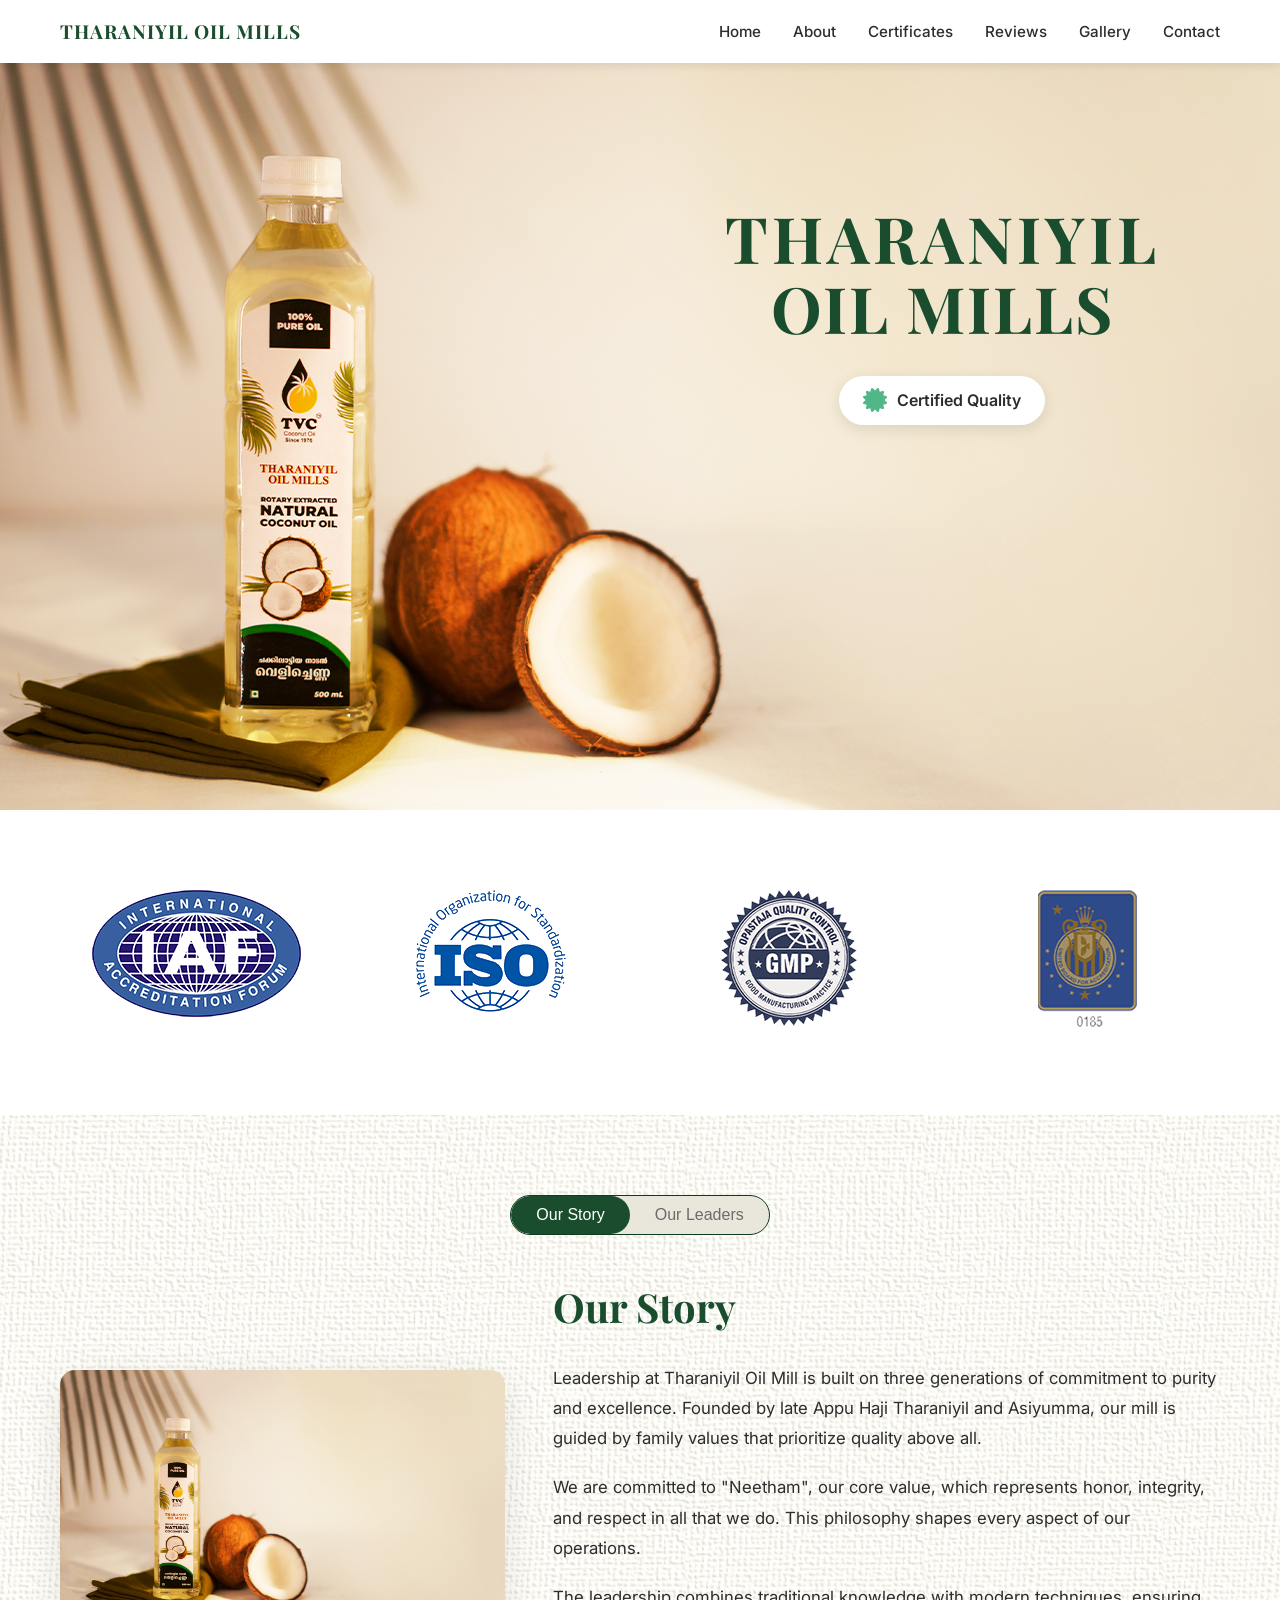
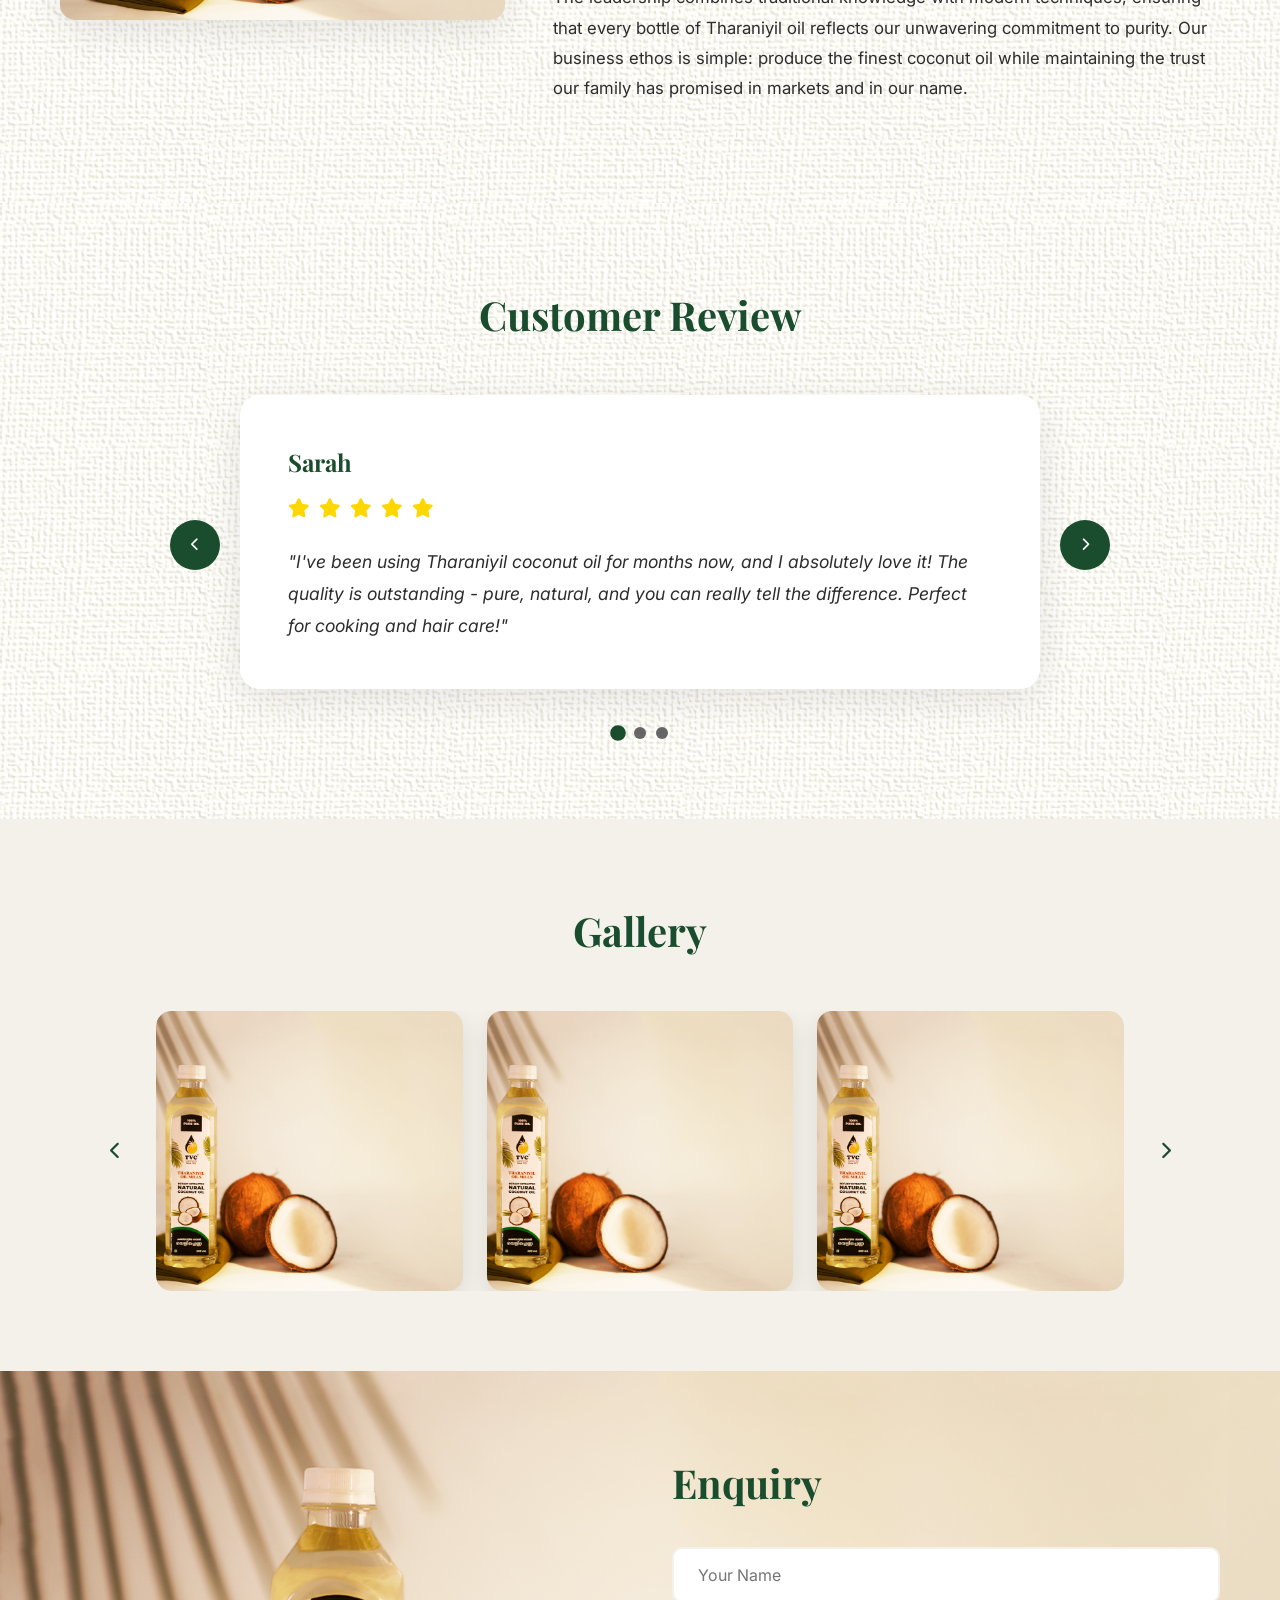
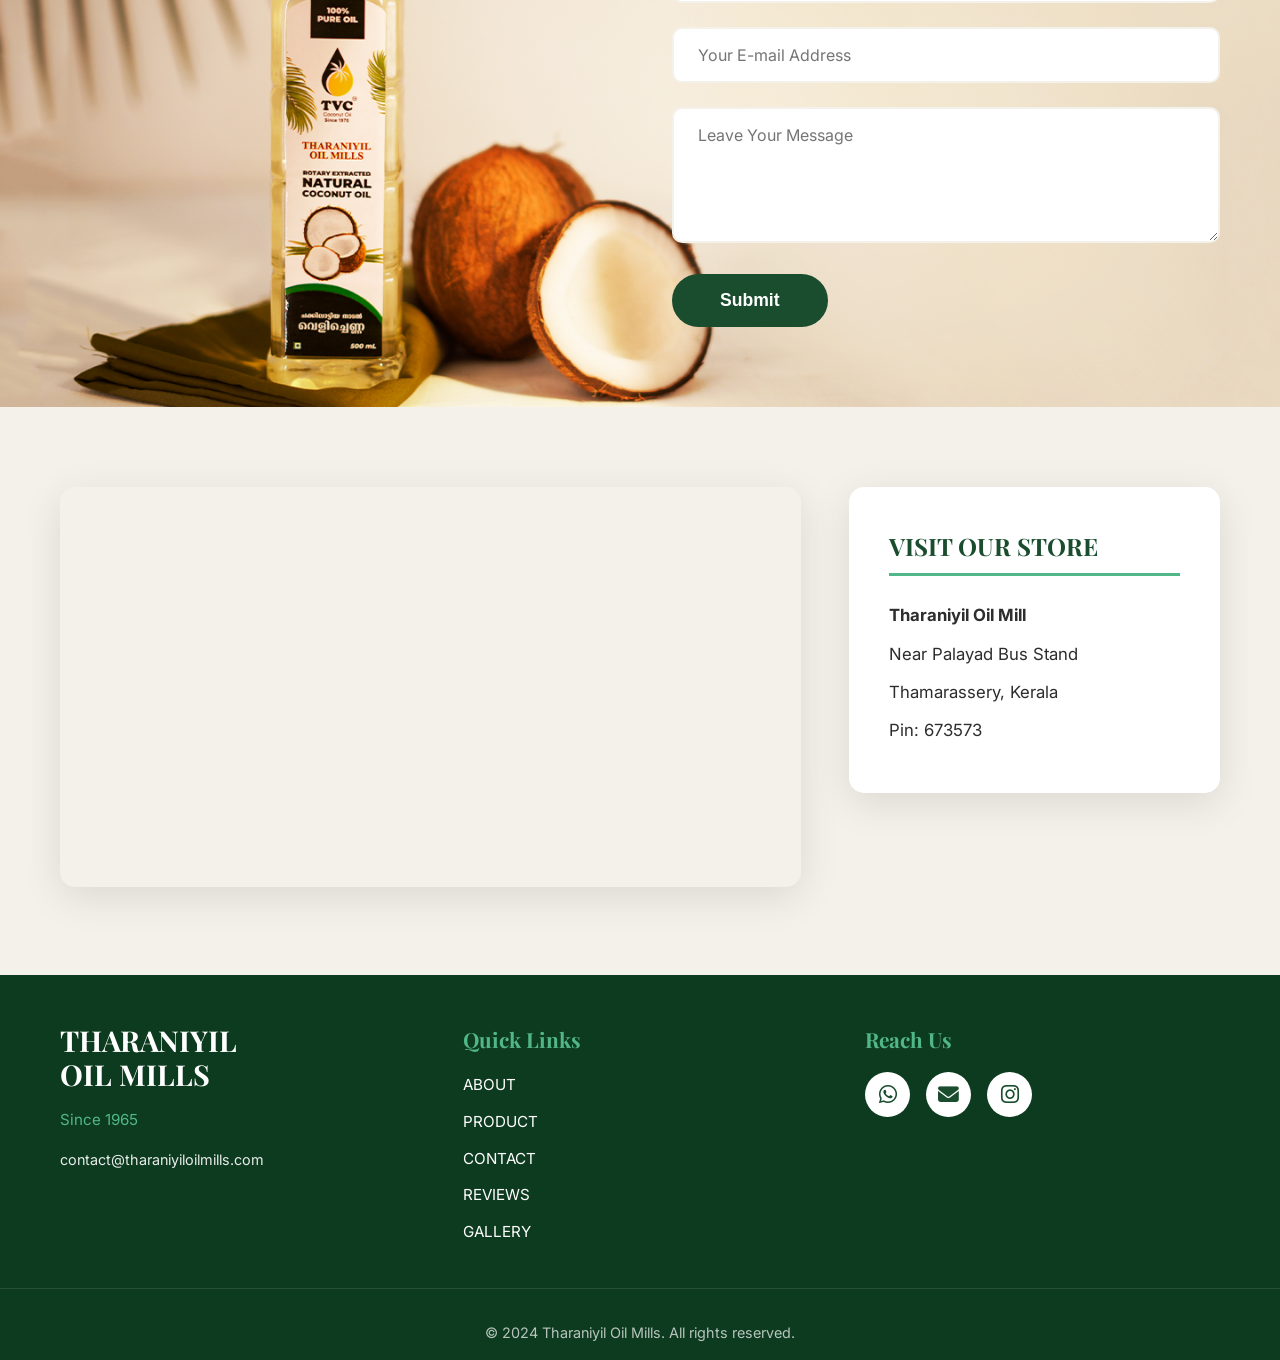
==== index2.html @ 1674ea7e "changes in backgorund" ====
<!DOCTYPE html>
<html lang="en">
<head>
    <meta charset="UTF-8">
    <meta name="viewport" content="width=device-width, initial-scale=1.0">
    <title>Tharaniyil Oil Mills - 100% Pure Natural Coconut Oil</title>
    <link rel="stylesheet" href="css/style.css">
    <link rel="preconnect" href="https://fonts.googleapis.com">
    <link rel="preconnect" href="https://fonts.gstatic.com" crossorigin>
    <link href="https://fonts.googleapis.com/css2?family=Playfair+Display:wght@400;600;700&family=Inter:wght@300;400;500;600&display=swap" rel="stylesheet">
    <link rel="stylesheet" href="https://cdnjs.cloudflare.com/ajax/libs/font-awesome/6.4.0/css/all.min.css">
</head>
<body>
    <!-- Navigation -->
    <nav class="navbar" id="navbar">
        <div class="container nav-container">
            <div class="logo">
                <img src="images/logo.png" alt="Tharaniyil Oil Mills" onerror="this.style.display='none'">
                <span class="logo-text">THARANIYIL OIL MILLS</span>
            </div>
            <div class="nav-toggle" id="navToggle">
                <span></span>
                <span></span>
                <span></span>
            </div>
            <ul class="nav-menu" id="navMenu">
                <li><a href="#home" class="nav-link">Home</a></li>
                <li><a href="#about" class="nav-link">About</a></li>
                <li><a href="#certificates" class="nav-link">Certificates</a></li>
                <li><a href="#reviews" class="nav-link">Reviews</a></li>
                <li><a href="#gallery" class="nav-link">Gallery</a></li>
                <li><a href="#contact" class="nav-link">Contact</a></li>
            </ul>
        </div>
    </nav>

    <!-- Hero Section -->
    <section class="hero" id="home">
        <div class="hero-background">
            <div class="palm-leaves palm-left"></div>
            <div class="container hero-container">
                <div class="hero-content">
                    <!-- <div class="hero-product-image">
                        <img src="images/Banner.png" alt="Tharaniyil Natural Coconut Oil" data-testid="hero-product-image">
                    </div> -->
                </div>
                <div class="hero-text">
                    <h1 class="hero-title" data-testid="hero-title">
                        <span class="title-line-1">THARANIYIL</span>
                        <span class="title-line-2">OIL MILLS</span>
                    </h1>
                    <div class="hero-badges">
                        <!-- <div class="badge-item">
                            <i class="fas fa-leaf"></i>
                            <span>100% Natural</span>
                        </div> -->
                        <div class="badge-item">
                            <i class="fas fa-certificate"></i>
                            <span>Certified Quality</span>
                        </div>
                    </div>
                </div>
            </div>
        </div>
    </section>

    <!-- Certifications -->
    <section class="certifications" id="certificates">
        <div class="container">
            <div class="cert-grid">
                <div class="cert-item">
                    <div class="cert-badge">
                        <img src="./images/iaf.png" alt="">
                    </div>
                </div>
                <div class="cert-item">
                    <div class="cert-badge">
                        <img src="./images/iso.png" alt="">
                    </div>
                </div>
                <div class="cert-item">
                    <div class="cert-badge">
                        <img src="./images/gmp.png" alt="">
                    </div>
                </div>
                <div class="cert-item">
                    <div class="cert-badge">
                        <img src="./images/Layer 17.png" alt="">

                    </div>
                </div>
            </div>
        </div>
    </section>

    <!-- Our Story / Leaders Section -->
    <section class="story-section" id="about">
        <div class="container">
            <div class="tabs-header toggle">
                    <button class="tab-btn left active" data-tab="story" data-testid="our-story-tab">Our Story</button>
                    <button class="tab-btn right" data-tab="leaders" data-testid="our-leaders-tab">Our Leaders</button>
            </div>
            
            <div class="tab-content active" id="story">
                <div class="story-grid">
                    <div class="story-image">
                        <img src="./images/Banner.png" alt="Our Story" data-testid="story-image">
                    </div>
                    <div class="story-text">
                        <h2>Our Story</h2>
                        <p>Leadership at Tharaniyil Oil Mill is built on three generations of commitment to purity and excellence. Founded by late Appu Haji Tharaniyil and Asiyumma, our mill is guided by family values that prioritize quality above all.</p>
                        <p>We are committed to "Neetham", our core value, which represents honor, integrity, and respect in all that we do. This philosophy shapes every aspect of our operations.</p>
                        <p>The leadership combines traditional knowledge with modern techniques, ensuring that every bottle of Tharaniyil oil reflects our unwavering commitment to purity. Our business ethos is simple: produce the finest coconut oil while maintaining the trust our family has promised in markets and in our name.</p>
                    </div>
                </div>
            </div>

            <div class="tab-content" id="leaders">
                <div class="story-grid">
                    <div class="story-image">
                        <img src="./images/Banner.png" alt="Our Leaders">
                    </div>
                    <div class="story-text">
                        <h2>Our Leadership</h2>
                        <p>Under the guidance of our experienced leadership team, Tharaniyil Oil Mills continues to uphold the values established by our founders. Our leaders combine decades of industry expertise with a passion for delivering pure, natural products.</p>
                        <p>Each member of our leadership team is dedicated to maintaining the highest standards of quality control and customer satisfaction. Their vision drives our commitment to innovation while preserving traditional extraction methods.</p>
                        <p>Together, they ensure that every bottle of Tharaniyil coconut oil meets our rigorous quality standards and carries forward our family's legacy of excellence.</p>
                    </div>
                </div>
            </div>
        </div>
    </section>

    <!-- Customer Reviews -->
    <section class="reviews-section" id="reviews">
        <div class="container">
            <h2 class="section-title" data-testid="reviews-title">Customer Review</h2>
            <div class="reviews-carousel">
                <button class="carousel-btn prev" data-testid="review-prev-btn">
                    <i class="fas fa-chevron-left"></i>
                </button>
                
                <div class="reviews-container">
                    <div class="review-card active" data-testid="review-card-1">
                        <div class="reviewer-info">
                            <h3>Sarah</h3>
                        </div>
                        <div class="stars">
                            <i class="fas fa-star"></i>
                            <i class="fas fa-star"></i>
                            <i class="fas fa-star"></i>
                            <i class="fas fa-star"></i>
                            <i class="fas fa-star"></i>
                        </div>
                        <p class="review-text">"I've been using Tharaniyil coconut oil for months now, and I absolutely love it! The quality is outstanding - pure, natural, and you can really tell the difference. Perfect for cooking and hair care!"</p>
                    </div>

                    <div class="review-card" data-testid="review-card-2">
                        <div class="reviewer-info">
                            <h3>Rajesh Kumar</h3>
                        </div>
                        <div class="stars">
                            <i class="fas fa-star"></i>
                            <i class="fas fa-star"></i>
                            <i class="fas fa-star"></i>
                            <i class="fas fa-star"></i>
                            <i class="fas fa-star"></i>
                        </div>
                        <p class="review-text">"Best coconut oil I've ever used! The aroma is authentic and it's 100% pure. My family has switched completely to Tharaniyil oil. Highly recommend for anyone looking for quality coconut oil."</p>
                    </div>

                    <div class="review-card" data-testid="review-card-3">
                        <div class="reviewer-info">
                            <h3>Priya Menon</h3>
                        </div>
                        <div class="stars">
                            <i class="fas fa-star"></i>
                            <i class="fas fa-star"></i>
                            <i class="fas fa-star"></i>
                            <i class="fas fa-star"></i>
                            <i class="fas fa-star"></i>
                        </div>
                        <p class="review-text">"Exceptional quality! I use it for cooking and my skin. The natural extraction process really makes a difference. Tharaniyil Oil Mills has earned a loyal customer in me!"</p>
                    </div>
                </div>

                <button class="carousel-btn next" data-testid="review-next-btn">
                    <i class="fas fa-chevron-right"></i>
                </button>
            </div>
            <div class="carousel-dots" data-testid="review-dots">
                <span class="dot active" data-index="0"></span>
                <span class="dot" data-index="1"></span>
                <span class="dot" data-index="2"></span>
            </div>
        </div>
    </section>

    <!-- Gallery -->
    <!-- <section class="gallery-section" id="gallery">
        <div class="container">
            <h2 class="section-title" data-testid="gallery-title">Gallery</h2>
            <div class="gallery-carousel">
                <button class="carousel-btn prev" data-testid="gallery-prev-btn">
                    <i class="fas fa-chevron-left"></i>
                </button>
                
                <div class="gallery-container">
                    <div class="gallery-slide active">
                        <img src="images/Banner.png" alt="Gallery 1" data-testid="gallery-image-1">
                    </div>
                    <div class="gallery-slide">
                        <img src="images/Banner.png" alt="Gallery 2" data-testid="gallery-image-2">
                    </div>
                    <div class="gallery-slide">
                        <img src="images/Banner.png" alt="Gallery 3" data-testid="gallery-image-3">
                    </div>
                    <div class="gallery-slide">
                        <img src="images/Banner.png" alt="Gallery 3" data-testid="gallery-image-4">
                    </div>
                </div>

                <button class="carousel-btn next" data-testid="gallery-next-btn">
                    <i class="fas fa-chevron-right"></i>
                </button>
            </div>
            <div class="carousel-dots" data-testid="gallery-dots">
                <span class="dot active" data-index="0"></span>
                <span class="dot" data-index="1"></span>
                <span class="dot" data-index="2"></span>
            </div>
        </div>
    </section> -->

    <section class="gallery-section" id="gallery">
        <div class="container">
            <h2 class="section-title" data-testid="gallery-title">Gallery</h2>
            <div class="gallery-carousel">
                <button class="gallery-nav prev" data-testid="gallery-prev-btn">
                    <i class="fas fa-chevron-left"></i>
                </button>

                <div class="gallery-track-wrapper">
                    <div class="gallery-track" data-testid="gallery-track">
                        <div class="gallery-item"><img src="./images/Banner.png" alt="Gallery 1" data-testid="gallery-image-1"></div>
                        <div class="gallery-item"><img src="./images/Banner.png" alt="Gallery 2" data-testid="gallery-image-2"></div>
                        <div class="gallery-item"><img src="./images/Banner.png" alt="Gallery 3" data-testid="gallery-image-3"></div>
                        <div class="gallery-item"><img src="./images/Banner.png" alt="Gallery 4" data-testid="gallery-image-4"></div>
                        <div class="gallery-item"><img src="./images/Banner.png" alt="Gallery 5" data-testid="gallery-image-5"></div>
                        <div class="gallery-item"><img src="./images/Banner.png" alt="Gallery 6" data-testid="gallery-image-6"></div>
                    </div>
                </div>

                <button class="gallery-nav next" data-testid="gallery-next-btn">
                    <i class="fas fa-chevron-right"></i>
                </button>
            </div>
        </div>
    </section>

    <!-- Enquiry Section -->
    <section class="enquiry-section" id="contact">
        <div class="container enquiry-container">
            <div class="enquiry-image">
                <!-- <img src="images/hero-product.jpg" alt="Contact Us" data-testid="enquiry-image"> -->
            </div>
            <div class="enquiry-form-wrapper">
                <h2 data-testid="enquiry-title">Enquiry</h2>
                <form class="enquiry-form" data-testid="enquiry-form">
                    <div class="form-group">
                        <input type="text" id="name" placeholder="Your Name" required data-testid="input-name">
                    </div>
                    <div class="form-group">
                        <input type="email" id="email" placeholder="Your E-mail Address" required data-testid="input-email">
                    </div>
                    <div class="form-group">
                        <textarea id="message" rows="5" placeholder="Leave Your Message" required data-testid="input-message"></textarea>
                    </div>
                    <button type="submit" class="submit-btn" data-testid="submit-btn">Submit</button>
                </form>
            </div>
        </div>
    </section>

    <!-- Map Section -->
    <section class="map-section">
        <div class="container">
            <div class="map-container">
                <div class="map-placeholder" data-testid="map-container">
                    <iframe 
                        src="https://www.google.com/maps/embed?pb=!1m18!1m12!1m3!1d3928.8!2d76.2!3d10.5!2m3!1f0!2f0!3f0!3m2!1i1024!2i768!4f13.1!3m3!1m2!1s0x0%3A0x0!2zMTDCsDMwJzAwLjAiTiA3NsKwMTInMDAuMCJF!5e0!3m2!1sen!2sin!4v1234567890"
                        width="100%" 
                        height="400" 
                        style="border:0;" 
                        allowfullscreen="" 
                        loading="lazy" 
                        referrerpolicy="no-referrer-when-downgrade">
                    </iframe>
                </div>
                <div class="store-info">
                    <h3>VISIT OUR STORE</h3>
                    <p><strong>Tharaniyil Oil Mill</strong></p>
                    <p>Near Palayad Bus Stand</p>
                    <p>Thamarassery, Kerala</p>
                    <p>Pin: 673573</p>
                </div>
            </div>
        </div>
    </section>

    <!-- Footer -->
    <footer class="footer">
        <div class="container footer-container">
            <div class="footer-section">
                <h3>THARANIYIL<br>OIL MILLS</h3>
                <p class="footer-tagline">Since 1965</p>
                <p class="footer-email">contact@tharaniyiloilmills.com</p>
            </div>
            <div class="footer-section">
                <h4>Quick Links</h4>
                <ul class="footer-links">
                    <li><a href="#about">ABOUT</a></li>
                    <li><a href="#products">PRODUCT</a></li>
                    <li><a href="#contact">CONTACT</a></li>
                    <li><a href="#reviews">REVIEWS</a></li>
                    <li><a href="#gallery">GALLERY</a></li>
                </ul>
            </div>
            <div class="footer-section">
                <h4>Reach Us</h4>
                <div class="social-links">
                    <a href="#" class="social-icon" aria-label="WhatsApp" data-testid="whatsapp-link">
                        <i class="fab fa-whatsapp"></i>
                    </a>
                    <a href="#" class="social-icon" aria-label="Email" data-testid="email-link">
                        <i class="fas fa-envelope"></i>
                    </a>
                    <a href="#" class="social-icon" aria-label="Instagram" data-testid="instagram-link">
                        <i class="fab fa-instagram"></i>
                    </a>
                </div>
            </div>
        </div>
        <div class="footer-bottom">
            <p>&copy; 2024 Tharaniyil Oil Mills. All rights reserved.</p>
        </div>
    </footer>

    <script src="js/script.js"></script>
</body>
</html>
---- css/style.css ----
* {
    margin: 0;
    padding: 0;
    box-sizing: border-box;
}

:root {
    --primary-color: #1a4d2e;
    --secondary-color: #2d6a4f;
    --accent-color: #52b788;
    --cream-bg: #f4f1ea;
    --dark-green: #0d3b1f;
    --light-cream: #faf8f3;
    --text-dark: #2d2d2d;
    --text-light: #666;
    --white: #ffffff;
}

html {
    scroll-behavior: smooth;
}

body {
    font-family: 'Inter', sans-serif;
    color: var(--text-dark);
    line-height: 1.6;
    background-color: var(--cream-bg);
}

.container {
    max-width: 1200px;
    margin: 0 auto;
    padding: 0 20px;
}

h1,
h2,
h3,
h4 {
    font-family: 'Playfair Display', serif;
}

/* Navigation */
.navbar {
    position: fixed;
    top: 0;
    width: 100%;
    background: var(--white);
    box-shadow: 0 2px 10px rgba(0, 0, 0, 0.1);
    z-index: 1000;
    transition: background 0.3s ease;
}

.nav-container {
    display: flex;
    justify-content: space-between;
    align-items: center;
    padding: 1rem 20px;
}

.logo {
    display: flex;
    align-items: center;
    gap: 10px;
}

.logo img {
    height: 40px;
    width: auto;
}

.logo-text {
    font-family: 'Playfair Display', serif;
    font-size: 1.2rem;
    font-weight: 700;
    color: var(--primary-color);
    letter-spacing: 1px;
}

.nav-menu {
    display: flex;
    list-style: none;
    gap: 2rem;
}

.nav-link {
    text-decoration: none;
    color: var(--text-dark);
    font-weight: 500;
    font-size: 0.95rem;
    transition: color 0.3s ease;
    position: relative;
}

.nav-link::after {
    content: '';
    position: absolute;
    bottom: -5px;
    left: 0;
    width: 0;
    height: 2px;
    background: var(--accent-color);
    transition: width 0.3s ease;
}

.nav-link:hover {
    color: var(--primary-color);
}

.nav-link:hover::after {
    width: 100%;
}

.nav-toggle {
    display: none;
    flex-direction: column;
    gap: 5px;
    cursor: pointer;
}

.nav-toggle span {
    width: 25px;
    height: 3px;
    background: var(--primary-color);
    transition: all 0.3s ease;
}

/* Hero Section */
.hero {
    /* margin-top: 70px; */
    background: linear-gradient(135deg, var(--cream-bg) 0%, var(--light-cream) 100%);
    height: 90vh;
    padding: 4rem 0;
    position: relative;
    overflow: hidden;
    background-image: url(../images/Banner.png);
    background-size: cover;
    background-position: center;
}

.hero-background {
    position: relative;
}

.palm-left {
    position: absolute;
    left: -50px;
    top: 0;
    width: 200px;
    height: 100%;
    background: url('data:image/svg+xml,<svg xmlns="http://www.w3.org/2000/svg" viewBox="0 0 100 400"><path d="M50 0 Q30 100 20 200 Q10 300 30 400" stroke="%231a4d2e" stroke-width="2" fill="none" opacity="0.1"/></svg>');
    background-repeat: no-repeat;
    opacity: 0.3;
}

.hero-container {
    display: grid;
    grid-template-columns: 1fr 1fr;
    align-items: center;
    gap: 3rem;
    min-height: 500px;
}

.hero-product-image {
    position: relative;
    animation: float 3s ease-in-out infinite;
}

.hero-product-image img {
    width: 100%;
    max-width: 500px;
    height: auto;
    filter: drop-shadow(0 20px 40px rgba(0, 0, 0, 0.15));
}

@keyframes float {

    0%,
    100% {
        transform: translateY(0);
    }

    50% {
        transform: translateY(-20px);
    }
}

.hero-text {
    text-align: center;
}

.hero-title {
    font-size: clamp(2.5rem, 5vw, 4rem);
    font-weight: 700;
    color: var(--primary-color);
    line-height: 1.1;
    margin-bottom: 2rem;
    display: flex;
    flex-direction: column;
}

.title-line-1 {
    letter-spacing: 4px;
}

.title-line-2 {
    letter-spacing: 2px;
}

.hero-badges {
    display: flex;
    gap: 2rem;
    justify-content: center;
    margin-top: 2rem;
}

.badge-item {
    display: flex;
    align-items: center;
    gap: 10px;
    padding: 12px 24px;
    background: var(--white);
    border-radius: 50px;
    box-shadow: 0 4px 15px rgba(0, 0, 0, 0.1);
    transition: transform 0.3s ease, box-shadow 0.3s ease;
}

.badge-item:hover {
    transform: translateY(-5px);
    box-shadow: 0 8px 25px rgba(0, 0, 0, 0.15);
}

.badge-item i {
    color: var(--accent-color);
    font-size: 1.5rem;
}

.badge-item span {
    font-weight: 600;
    color: var(--text-dark);
}

/* Certifications */
.certifications {
    background: var(--white);
    padding: 3rem 0;
}

.cert-grid {
    display: grid;
    grid-template-columns: repeat(auto-fit, minmax(200px, 1fr));
    gap: 2rem;
}

.cert-item {
    text-align: center;
}

.cert-badge {
    padding: 2rem;
    /* background: var(--light-cream); */
    border-radius: 15px;
    transition: transform 0.3s ease, box-shadow 0.3s ease;
}

.cert-badge:hover {
    transform: scale(1.05);
    box-shadow: 0 10px 30px rgba(0, 0, 0, 0.1);
}

.cert-badge i {
    font-size: 3rem;
    color: var(--accent-color);
    margin-bottom: 1rem;
}

.cert-badge p {
    font-weight: 600;
    color: var(--primary-color);
    font-size: 1.1rem;
}

/* Story Section */
.story-section {
    padding: 5rem 0;
    /* background: var(--cream-bg); */
    background-image: url(../images/Color.jpeg);
    background-size: cover;
    background-position: center;
}

.tabs-header {
    display: flex;
    justify-content: center;
    background: #e9e6dc;
    /* padding: 4px; */
    border-radius: 50px;
    overflow: hidden;
    width: fit-content;
    margin-inline: auto;
    margin-bottom: 40px;
    border: 1px solid var(--dark-green);
}

.tab-btn {
    border: none;
    padding: 10px 25px;
    border-radius: 50px;
    font-size: 16px;
    cursor: pointer;
    background: transparent;
    color: #6b6b6b;
    transition: 0.3s;
}

.tab-btn.active {
    background: var(--primary-color);
    /* green */
    color: white;
}

.tab-btn:hover {
    opacity: 0.8;
}


.tab-content {
    display: none;
    animation: fadeIn 0.5s ease;
}

.tab-content.active {
    display: block;
}

@keyframes fadeIn {
    from {
        opacity: 0;
        transform: translateY(10px);
    }

    to {
        opacity: 1;
        transform: translateY(0);
    }
}

.story-grid {
    display: grid;
    grid-template-columns: 1fr 1.5fr;
    gap: 3rem;
    align-items: center;
}

.story-image img {
    width: 100%;
    border-radius: 15px;
    box-shadow: 0 10px 40px rgba(0, 0, 0, 0.1);
}

.story-text h2 {
    font-size: 2.5rem;
    color: var(--primary-color);
    margin-bottom: 1.5rem;
}

.story-text p {
    font-size: 1.05rem;
    line-height: 1.8;
    color: var(--text-dark);
    margin-bottom: 1.2rem;
}

/* Reviews Section */
.reviews-section {
    padding: 5rem 0;
    /* background: var(--light-cream); */
    background-image: url(../images/Color.jpeg);
    background-size: cover;
    background-position: center;
}

.section-title {
    text-align: center;
    font-size: 2.5rem;
    color: var(--primary-color);
    margin-bottom: 3rem;
}

.reviews-carousel {
    position: relative;
    max-width: 800px;
    margin: 0 auto;
}

.reviews-container {
    position: relative;
    min-height: 300px;
}

.review-card {
    position: absolute;
    top: 0;
    left: 0;
    width: 100%;
    background: var(--white);
    padding: 3rem;
    border-radius: 20px;
    box-shadow: 0 10px 40px rgba(0, 0, 0, 0.1);
    opacity: 0;
    transition: opacity 0.5s ease;
    pointer-events: none;
}

.review-card.active {
    opacity: 1;
    pointer-events: auto;
}

.reviewer-info h3 {
    font-size: 1.5rem;
    color: var(--primary-color);
    margin-bottom: 1rem;
}

.stars {
    margin-bottom: 1.5rem;
}

.stars i {
    color: #ffd700;
    font-size: 1.2rem;
    margin-right: 5px;
}

.review-text {
    font-size: 1.1rem;
    line-height: 1.8;
    color: var(--text-dark);
    font-style: italic;
}

.carousel-btn {
    position: absolute;
    top: 50%;
    transform: translateY(-50%);
    background: var(--primary-color);
    color: var(--white);
    border: none;
    width: 50px;
    height: 50px;
    border-radius: 50%;
    cursor: pointer;
    transition: background 0.3s ease, transform 0.3s ease;
    z-index: 10;
}

.carousel-btn:hover {
    background: var(--secondary-color);
    transform: translateY(-50%) scale(1.1);
}

.carousel-btn.prev {
    left: -70px;
}

.carousel-btn.next {
    right: -70px;
}

.carousel-dots {
    display: flex;
    justify-content: center;
    gap: 10px;
    margin-top: 2rem;
}

.dot {
    width: 12px;
    height: 12px;
    border-radius: 50%;
    background: var(--text-light);
    cursor: pointer;
    transition: background 0.3s ease, transform 0.3s ease;
}

.dot.active {
    background: var(--primary-color);
    transform: scale(1.3);
}

.dot:hover {
    background: var(--secondary-color);
}

/* Gallery Section */
/* .gallery-section {
    padding: 5rem 0;
    background: var(--cream-bg);
}

.gallery-carousel {
    position: relative;
    max-width: 900px;
    margin: 0 auto;
    
}

.gallery-container {
    position: relative;
    min-height: 500px;
    border-radius: 20px;
    overflow: hidden;
}

.gallery-slide {
    position: absolute;
    top: 0;
    left: 0;
    min-width: 33.33%;
    height: 100%;
    opacity: 0;
    transition: opacity 0.5s ease;
}

.gallery-slide.active {
    opacity: 1;
}

.gallery-slide img {
    width: 100%;
    height: 500px;
    object-fit: cover;
    border-radius: 20px;
} */


.gallery-section {
    padding: 5rem 0;
    background: var(--cream-bg);
}

.gallery-carousel {
    position: relative;
    display: flex;
    align-items: center;
    gap: 1rem;
    max-width: 1100px;
    margin: 0 auto;
}

.gallery-track-wrapper {
    overflow: hidden;
    flex: 1;
    border-radius: 15px;
}

.gallery-track {
    display: flex;
    gap: 1.5rem;
    transition: transform 0.5s ease;
}

.gallery-item {
    min-width: calc(33.333% - 1rem);
    max-width: calc(33.333% - 1rem);
    flex: 0 0 calc(33.333% - 1rem);
    border-radius: 15px;
    overflow: hidden;
    box-shadow: 0 8px 25px rgba(0, 0, 0, 0.1);
    transition: transform 0.3s ease, box-shadow 0.3s ease;
}

.gallery-item:hover {
    transform: scale(1.03);
    box-shadow: 0 12px 35px rgba(0, 0, 0, 0.15);
}

.gallery-item img {
    width: 100%;
    height: 280px;
    object-fit: cover;
    display: block;
}

.gallery-nav {
    /* background: var(--primary-color); */
    background: none;
    color: var(--primary-color);
    border: none;
    width: 50px;
    height: 50px;
    border-radius: 50%;
    cursor: pointer;
    flex-shrink: 0;
    transition: background 0.3s ease, transform 0.3s ease;
    display: flex;
    align-items: center;
    justify-content: center;
    font-size: 1.1rem;
}

.gallery-nav:hover {
    background: var(--secondary-color);
    color: white;
    transform: scale(1.1);
}

/* Enquiry Section */
.enquiry-section {
    padding: 5rem 0;
    background: var(--light-cream);
    background-image: url(../images/Banner.png);
    background-size: cover;
    background-position: center;
}

.enquiry-container {
    display: grid;
    grid-template-columns: 1fr 1fr;
    gap: 4rem;
    align-items: center;
}

.enquiry-image img {
    width: 100%;
    border-radius: 20px;
    box-shadow: 0 15px 50px rgba(0, 0, 0, 0.1);
}

.enquiry-form-wrapper h2 {
    font-size: 2.5rem;
    color: var(--primary-color);
    margin-bottom: 2rem;
}

.enquiry-form {
    display: flex;
    flex-direction: column;
    gap: 1.5rem;
}

.form-group input,
.form-group textarea {
    width: 100%;
    padding: 1rem 1.5rem;
    border: 2px solid var(--cream-bg);
    border-radius: 10px;
    font-size: 1rem;
    font-family: 'Inter', sans-serif;
    transition: border-color 0.3s ease, box-shadow 0.3s ease;
    background: var(--white);
}

.form-group input:focus,
.form-group textarea:focus {
    outline: none;
    border-color: var(--accent-color);
    box-shadow: 0 0 0 3px rgba(82, 183, 136, 0.1);
}

.submit-btn {
    padding: 1rem 3rem;
    background: var(--primary-color);
    color: var(--white);
    border: none;
    border-radius: 50px;
    font-size: 1.1rem;
    font-weight: 600;
    cursor: pointer;
    transition: background 0.3s ease, transform 0.3s ease;
    align-self: flex-start;
}

.submit-btn:hover {
    background: var(--secondary-color);
    transform: translateY(-3px);
}

/* Map Section */
.map-section {
    padding: 5rem 0;
    background: var(--cream-bg);
}

.map-container {
    display: grid;
    grid-template-columns: 2fr 1fr;
    gap: 3rem;
    align-items: start;
}

.map-placeholder iframe {
    border-radius: 15px;
    box-shadow: 0 10px 40px rgba(0, 0, 0, 0.1);
}

.store-info {
    background: var(--white);
    padding: 2.5rem;
    border-radius: 15px;
    box-shadow: 0 10px 40px rgba(0, 0, 0, 0.1);
}

.store-info h3 {
    font-size: 1.5rem;
    color: var(--primary-color);
    margin-bottom: 1.5rem;
    border-bottom: 3px solid var(--accent-color);
    padding-bottom: 0.5rem;
}

.store-info p {
    font-size: 1.05rem;
    line-height: 1.8;
    color: var(--text-dark);
    margin-bottom: 0.5rem;
}

/* Footer */
.footer {
    background: var(--dark-green);
    color: var(--white);
    padding: 3rem 0 1rem;
}

.footer-container {
    display: grid;
    grid-template-columns: repeat(3, 1fr);
    gap: 3rem;
    margin-bottom: 2rem;
}

.footer-section h3 {
    font-size: 1.8rem;
    margin-bottom: 1rem;
    line-height: 1.2;
}

.footer-section h4 {
    font-size: 1.3rem;
    margin-bottom: 1rem;
    color: var(--accent-color);
}

.footer-tagline {
    font-size: 0.95rem;
    color: var(--accent-color);
    margin-bottom: 1rem;
}

.footer-email {
    font-size: 0.9rem;
    opacity: 0.9;
}

.footer-links {
    list-style: none;
}

.footer-links li {
    margin-bottom: 0.7rem;
}

.footer-links a {
    color: var(--white);
    text-decoration: none;
    transition: color 0.3s ease;
    font-size: 0.95rem;
}

.footer-links a:hover {
    color: var(--accent-color);
}

.social-links {
    display: flex;
    gap: 1rem;
}

.social-icon {
    width: 45px;
    height: 45px;
    border-radius: 50%;
    background: var(--white);
    color: var(--primary-color);
    display: flex;
    align-items: center;
    justify-content: center;
    text-decoration: none;
    transition: background 0.3s ease, transform 0.3s ease;
}

.social-icon:hover {
    background: var(--accent-color);
    color: var(--white);
    transform: translateY(-5px);
}

.social-icon i {
    font-size: 1.3rem;
}

.footer-bottom {
    text-align: center;
    padding-top: 2rem;
    border-top: 1px solid rgba(255, 255, 255, 0.1);
    color: rgba(255, 255, 255, 0.7);
    font-size: 0.9rem;
}

/* Responsive Design */
@media (max-width: 968px) {
    .nav-menu {
        position: fixed;
        top: 70px;
        right: -100%;
        width: 100%;
        max-width: 300px;
        background: var(--white);
        flex-direction: column;
        padding: 2rem;
        box-shadow: -5px 0 15px rgba(0, 0, 0, 0.1);
        transition: right 0.3s ease;
        height: calc(100vh - 70px);
    }

    .nav-menu.active {
        right: 0;
    }

    .nav-toggle {
        display: flex;
    }

    .hero-container {
        grid-template-columns: 1fr;
        text-align: center;
    }

    .hero-text {
        text-align: center;
    }

    .hero-badges {
        justify-content: center;
        flex-wrap: wrap;
    }

    .story-grid {
        grid-template-columns: 1fr;
    }

    .carousel-btn.prev {
        left: 10px;
    }

    .carousel-btn.next {
        right: 10px;
    }

    .enquiry-container {
        grid-template-columns: 1fr;
    }

    .map-container {
        grid-template-columns: 1fr;
    }

    .footer-container {
        grid-template-columns: 1fr;
        text-align: center;
    }

    .social-links {
        justify-content: center;
    }
}

@media (max-width: 640px) {
    .hero {
        padding: 2rem 0;
    }

    .hero-title {
        font-size: 2rem;
    }

    .section-title {
        font-size: 1.8rem;
    }

    .story-text h2 {
        font-size: 1.8rem;
    }

    .review-card {
        padding: 2rem 1.5rem;
    }

    .cert-grid {
        grid-template-columns: repeat(1, 1fr);
    }

    .tabs-header {
        flex-direction: column;
        gap: 10px;
        padding: 20px;
        background: none;
    border: none;
    }

    .tab-btn {
        width: 100%;
    }

    .carousel-btn {
        display: none;
    }
}
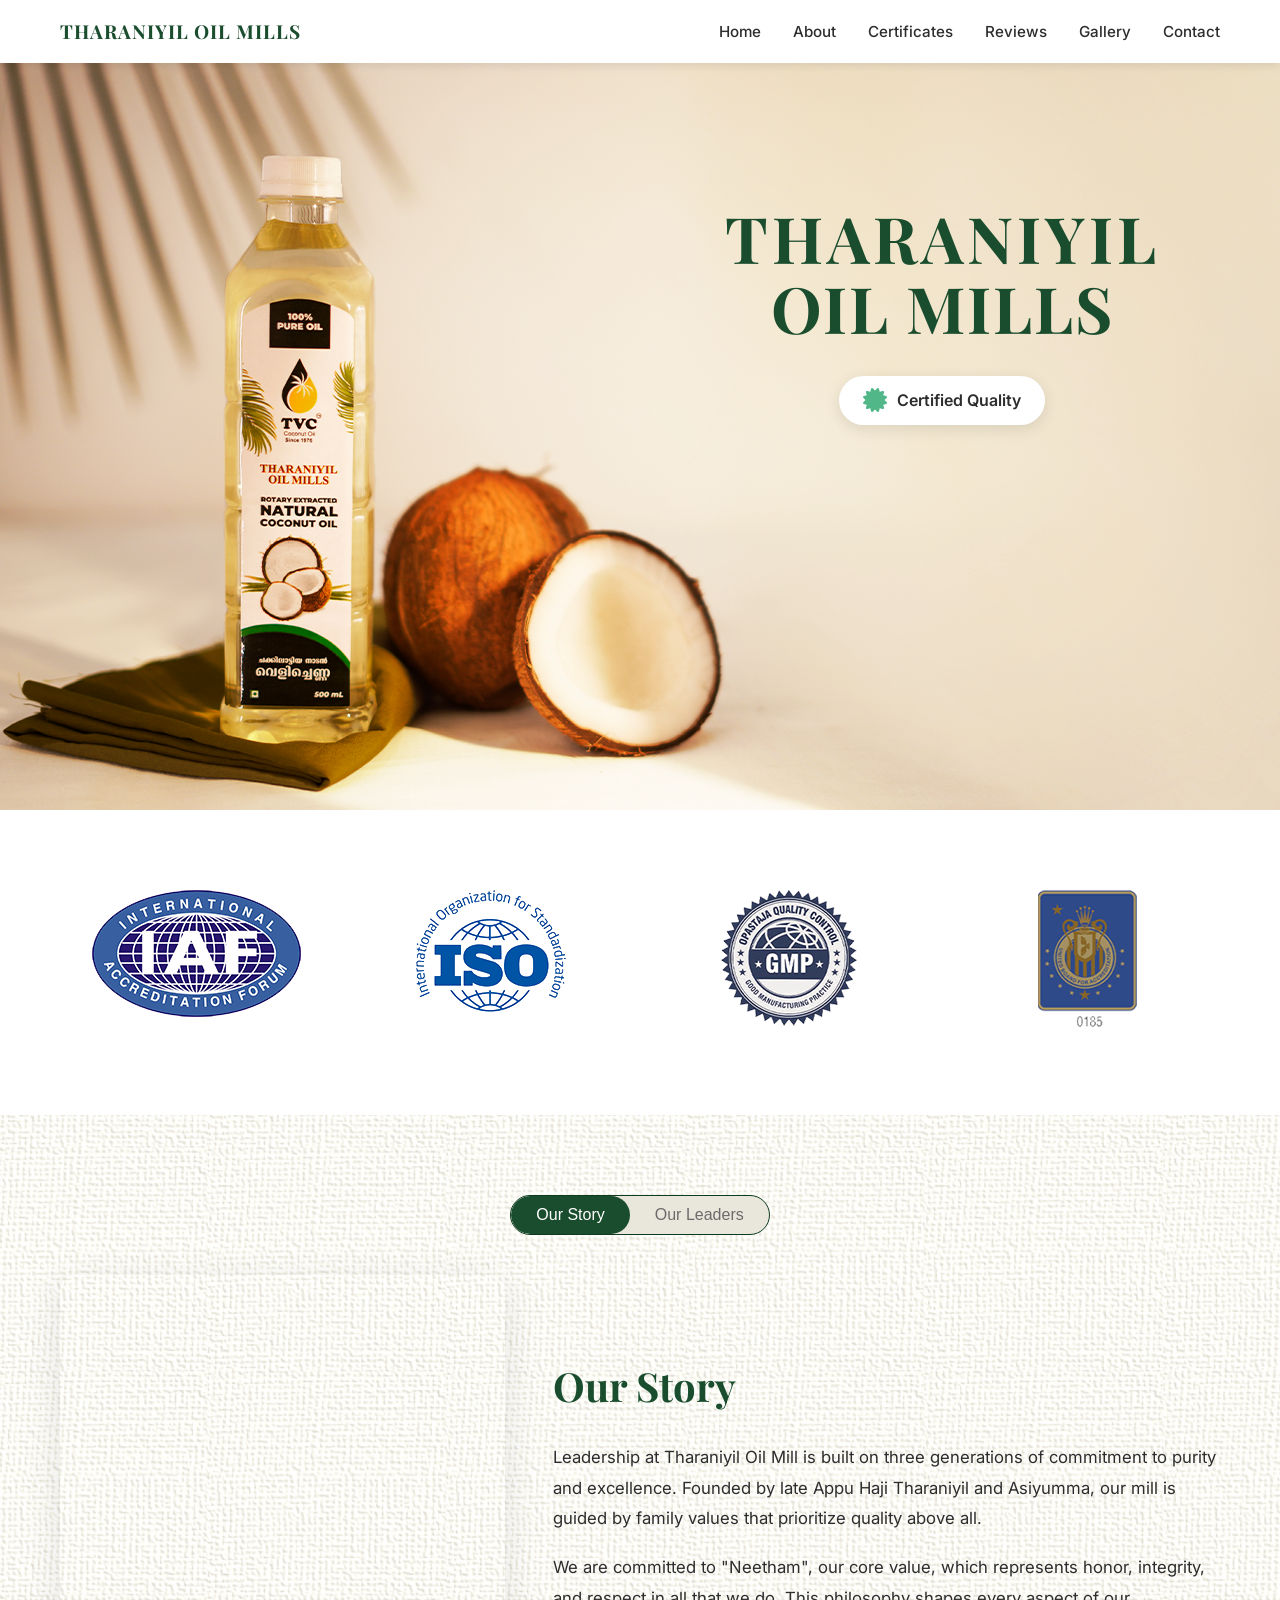
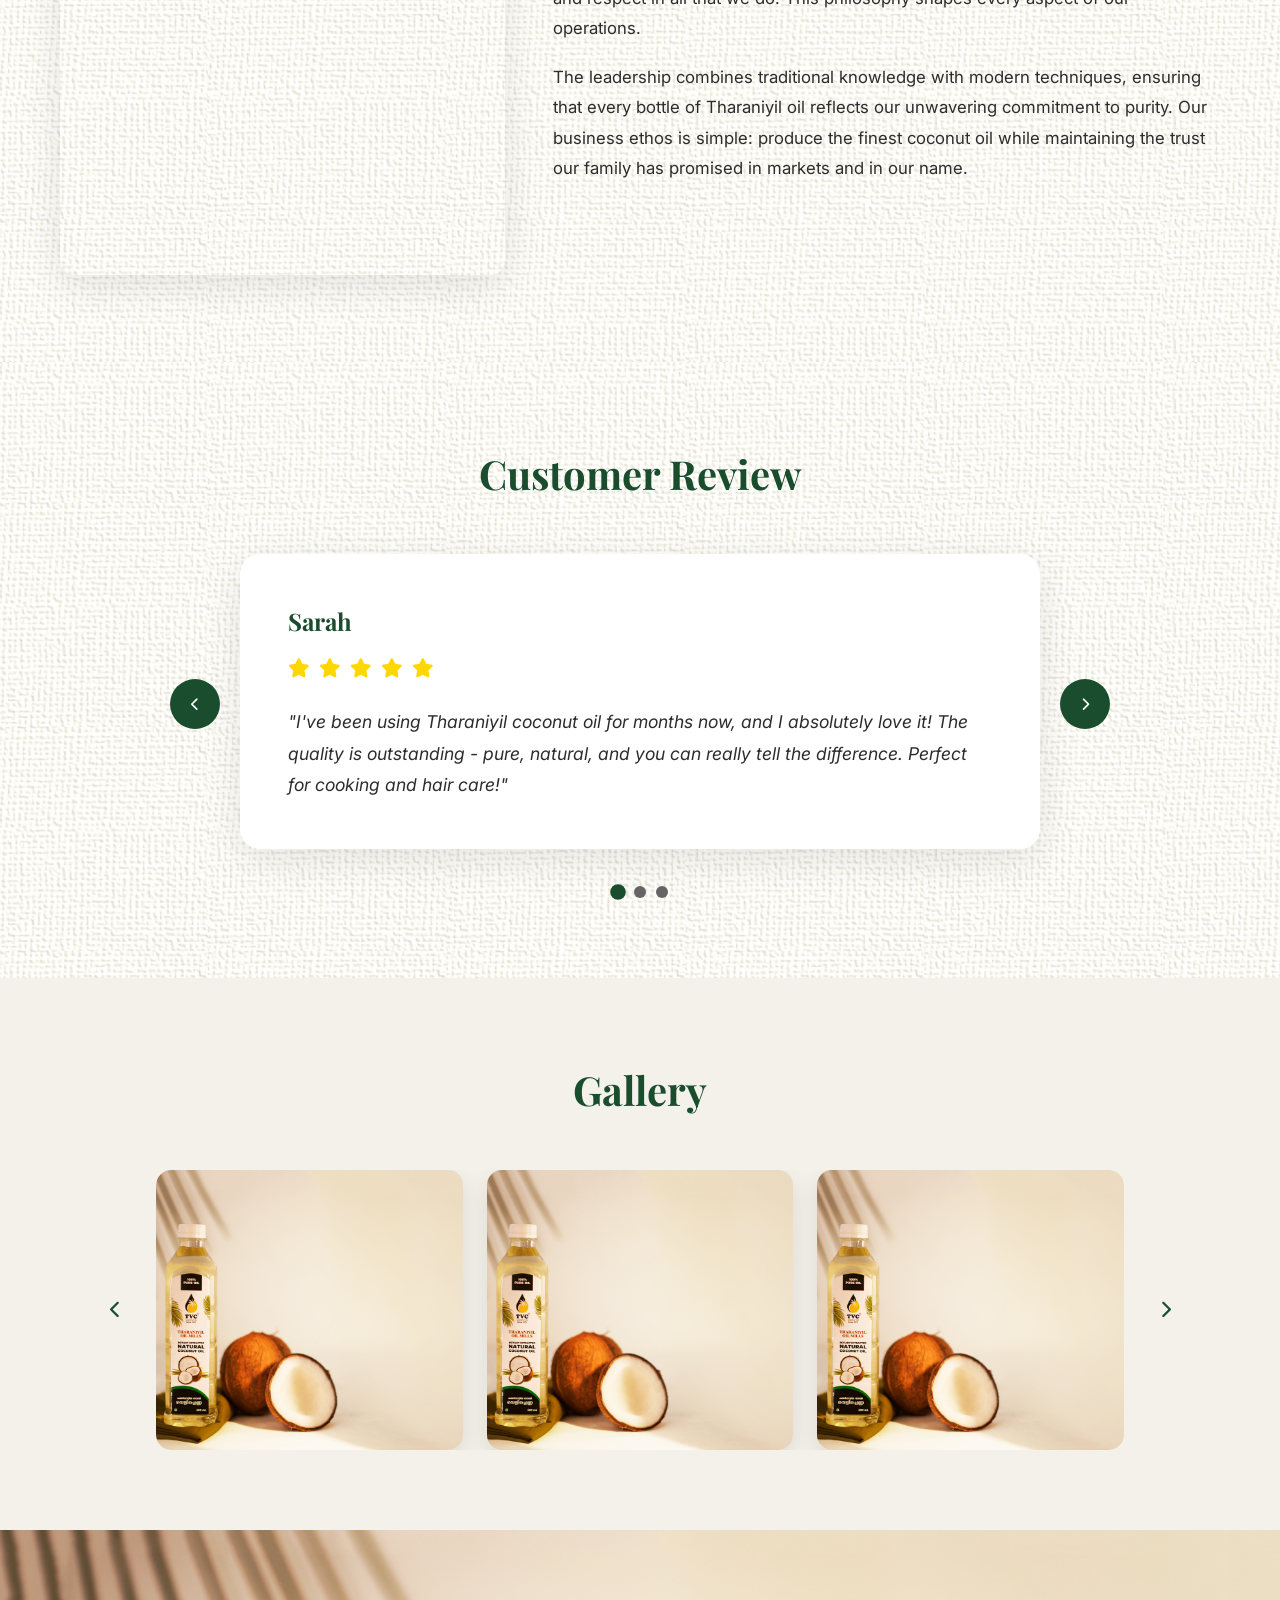
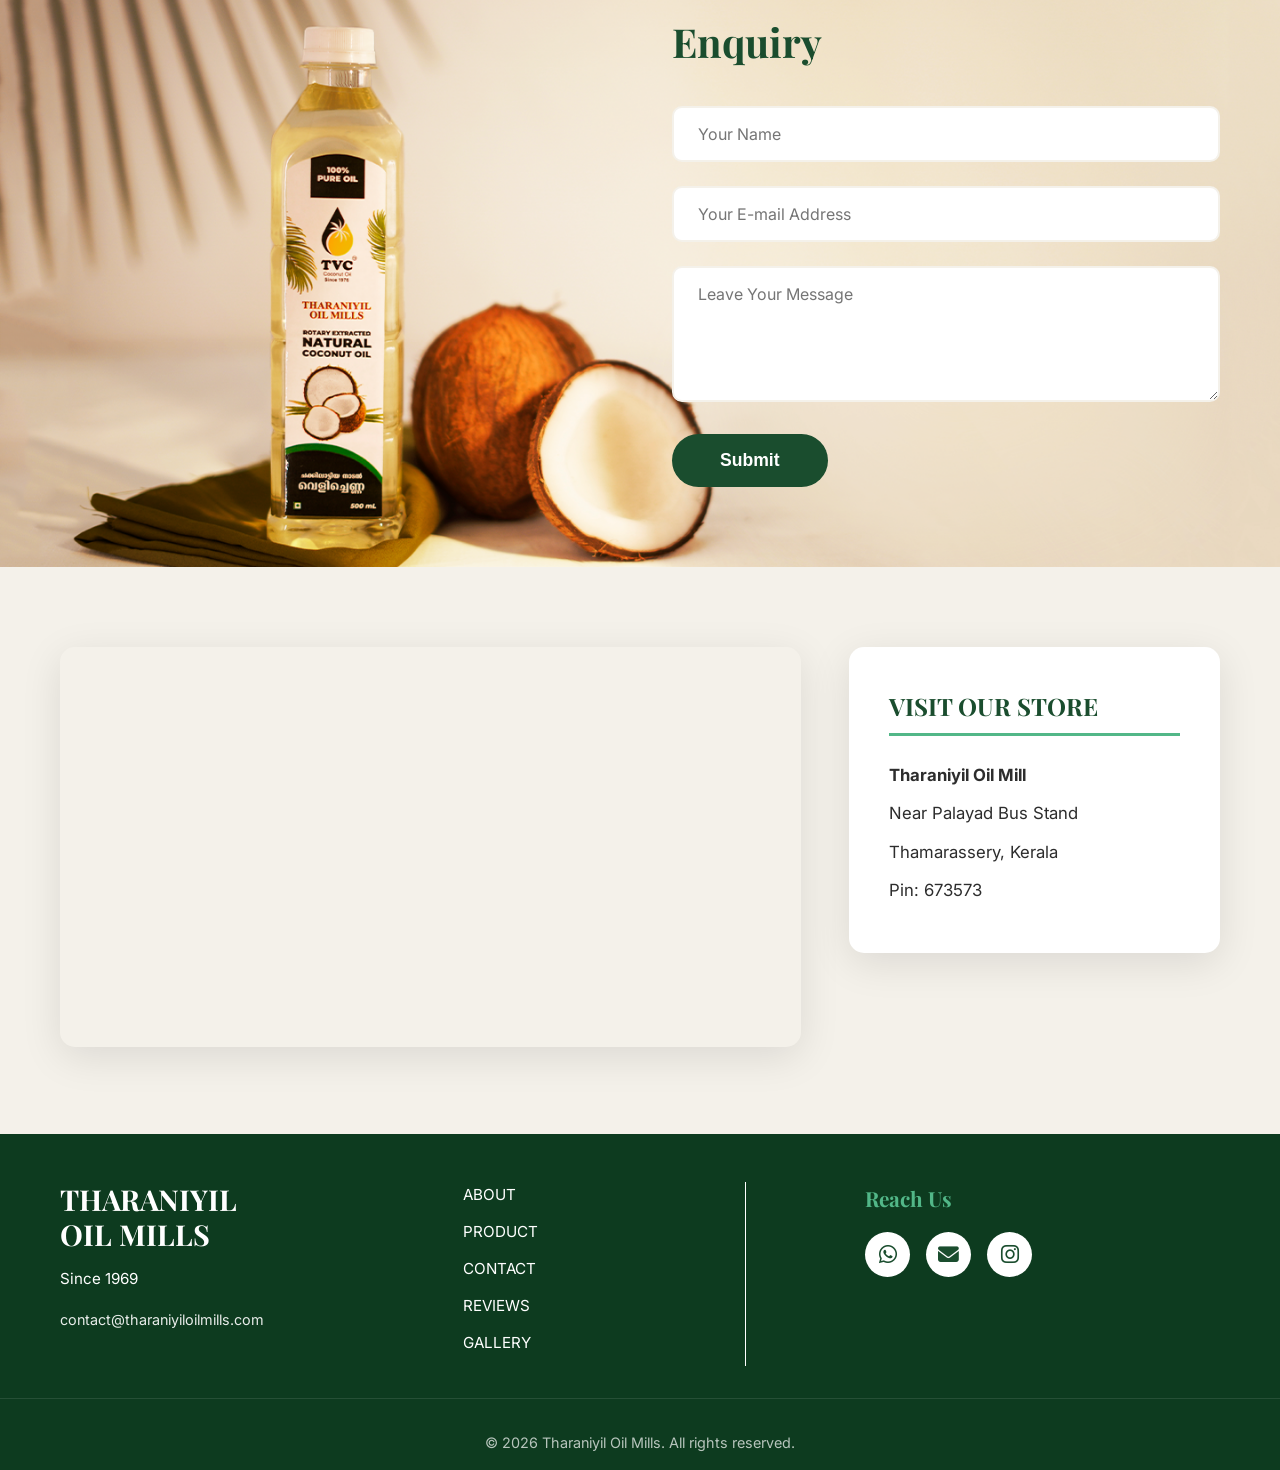
==== commit a429bdc8: "changes in backgorund" ====
--- a/index2.html
+++ b/index2.html
@@ -104,7 +104,11 @@
             <div class="tab-content active" id="story">
                 <div class="story-grid">
                     <div class="story-image">
-                        <img src="./images/Banner.png" alt="Our Story" data-testid="story-image">
+                        <!-- <img src="./images/Banner.png" alt="Our Story" data-testid="story-image"> -->
+                        <video autoplay muted loop playsinline>
+                            <source src="./images/video.mp4" type="video/mp4">
+                            Your browser does not support the video tag.
+                         </video>
                     </div>
                     <div class="story-text">
                         <h2>Our Story</h2>
@@ -118,7 +122,10 @@
             <div class="tab-content" id="leaders">
                 <div class="story-grid">
                     <div class="story-image">
-                        <img src="./images/Banner.png" alt="Our Leaders">
+                        <video autoplay muted loop playsinline>
+                            <source src="./images/video.mp4" type="video/mp4">
+                            Your browser does not support the video tag.
+                         </video>
                     </div>
                     <div class="story-text">
                         <h2>Our Leadership</h2>
@@ -313,11 +320,11 @@
         <div class="container footer-container">
             <div class="footer-section">
                 <h3>THARANIYIL<br>OIL MILLS</h3>
-                <p class="footer-tagline">Since 1965</p>
+                <p class="footer-tagline">Since 1969</p>
                 <p class="footer-email">contact@tharaniyiloilmills.com</p>
             </div>
-            <div class="footer-section">
-                <h4>Quick Links</h4>
+            <div class="footer-section footer-section-2">
+                <!-- <h4>Quick Links</h4> -->
                 <ul class="footer-links">
                     <li><a href="#about">ABOUT</a></li>
                     <li><a href="#products">PRODUCT</a></li>
@@ -342,7 +349,7 @@
             </div>
         </div>
         <div class="footer-bottom">
-            <p>&copy; 2024 Tharaniyil Oil Mills. All rights reserved.</p>
+            <p>&copy; 2026 Tharaniyil Oil Mills. All rights reserved.</p>
         </div>
     </footer>
 
--- a/css/style.css
+++ b/css/style.css
@@ -352,8 +352,10 @@
     align-items: center;
 }
 
-.story-image img {
+.story-image video {
     width: 100%;
+    height: 600px;
+    object-fit: cover;
     border-radius: 15px;
     box-shadow: 0 10px 40px rgba(0, 0, 0, 0.1);
 }
@@ -731,6 +733,11 @@
     margin-bottom: 2rem;
 }
 
+.footer-section-2 {
+    border-right: 1px solid white;
+    width: 80%;
+}
+
 .footer-section h3 {
     font-size: 1.8rem;
     margin-bottom: 1rem;
@@ -745,7 +752,7 @@
 
 .footer-tagline {
     font-size: 0.95rem;
-    color: var(--accent-color);
+    color: white;
     margin-bottom: 1rem;
 }
 
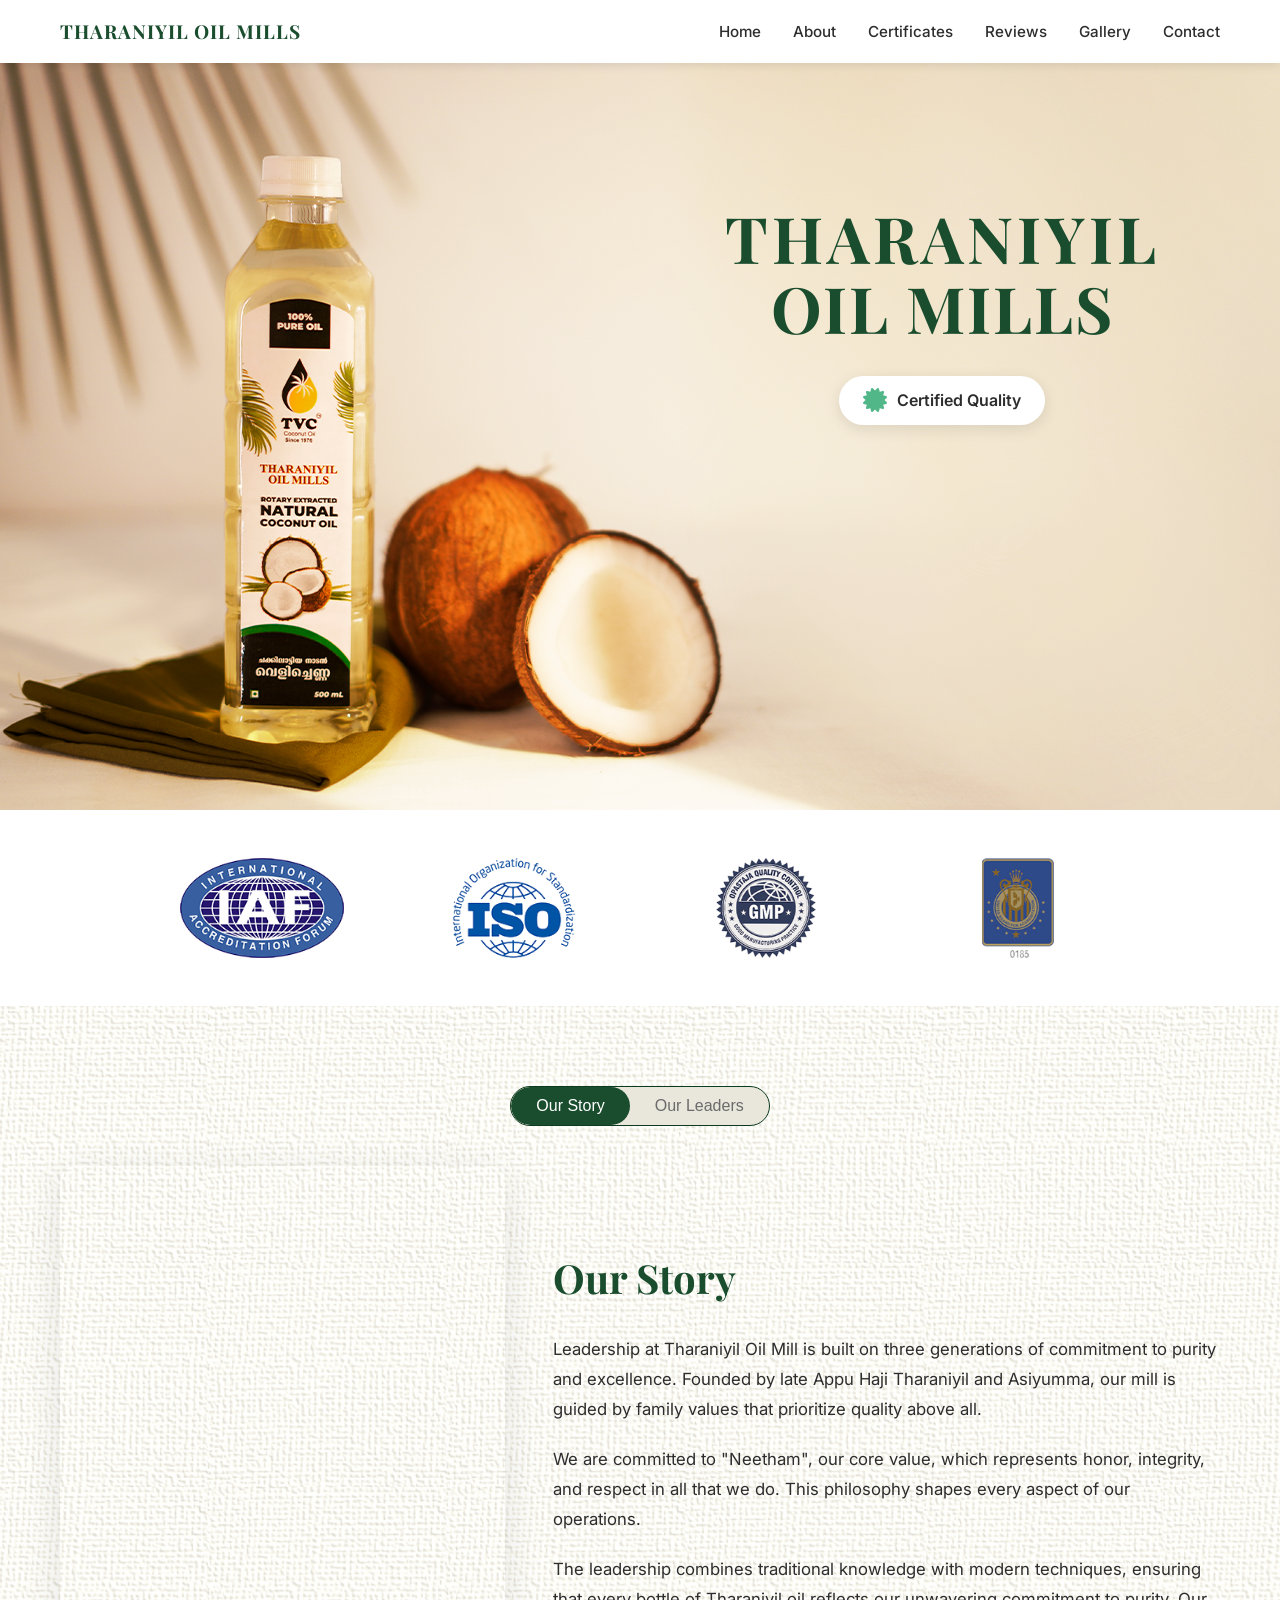
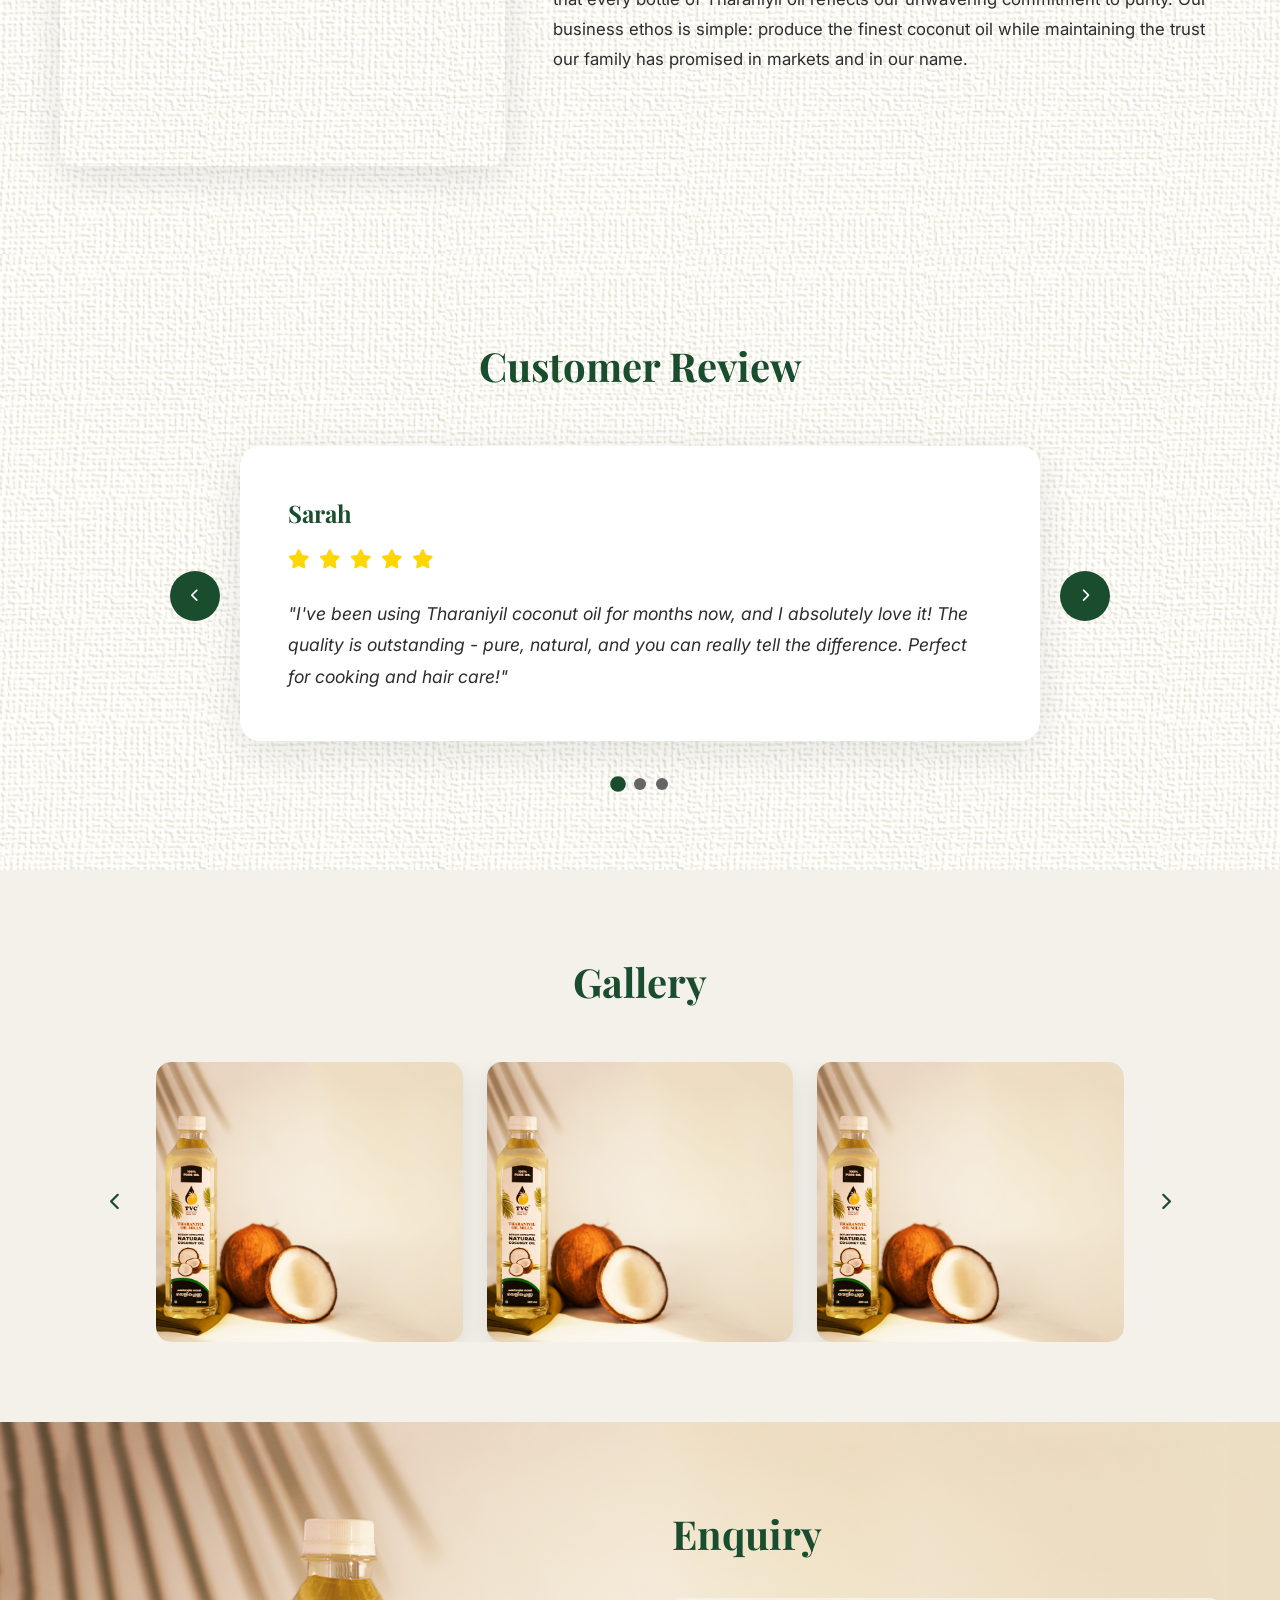
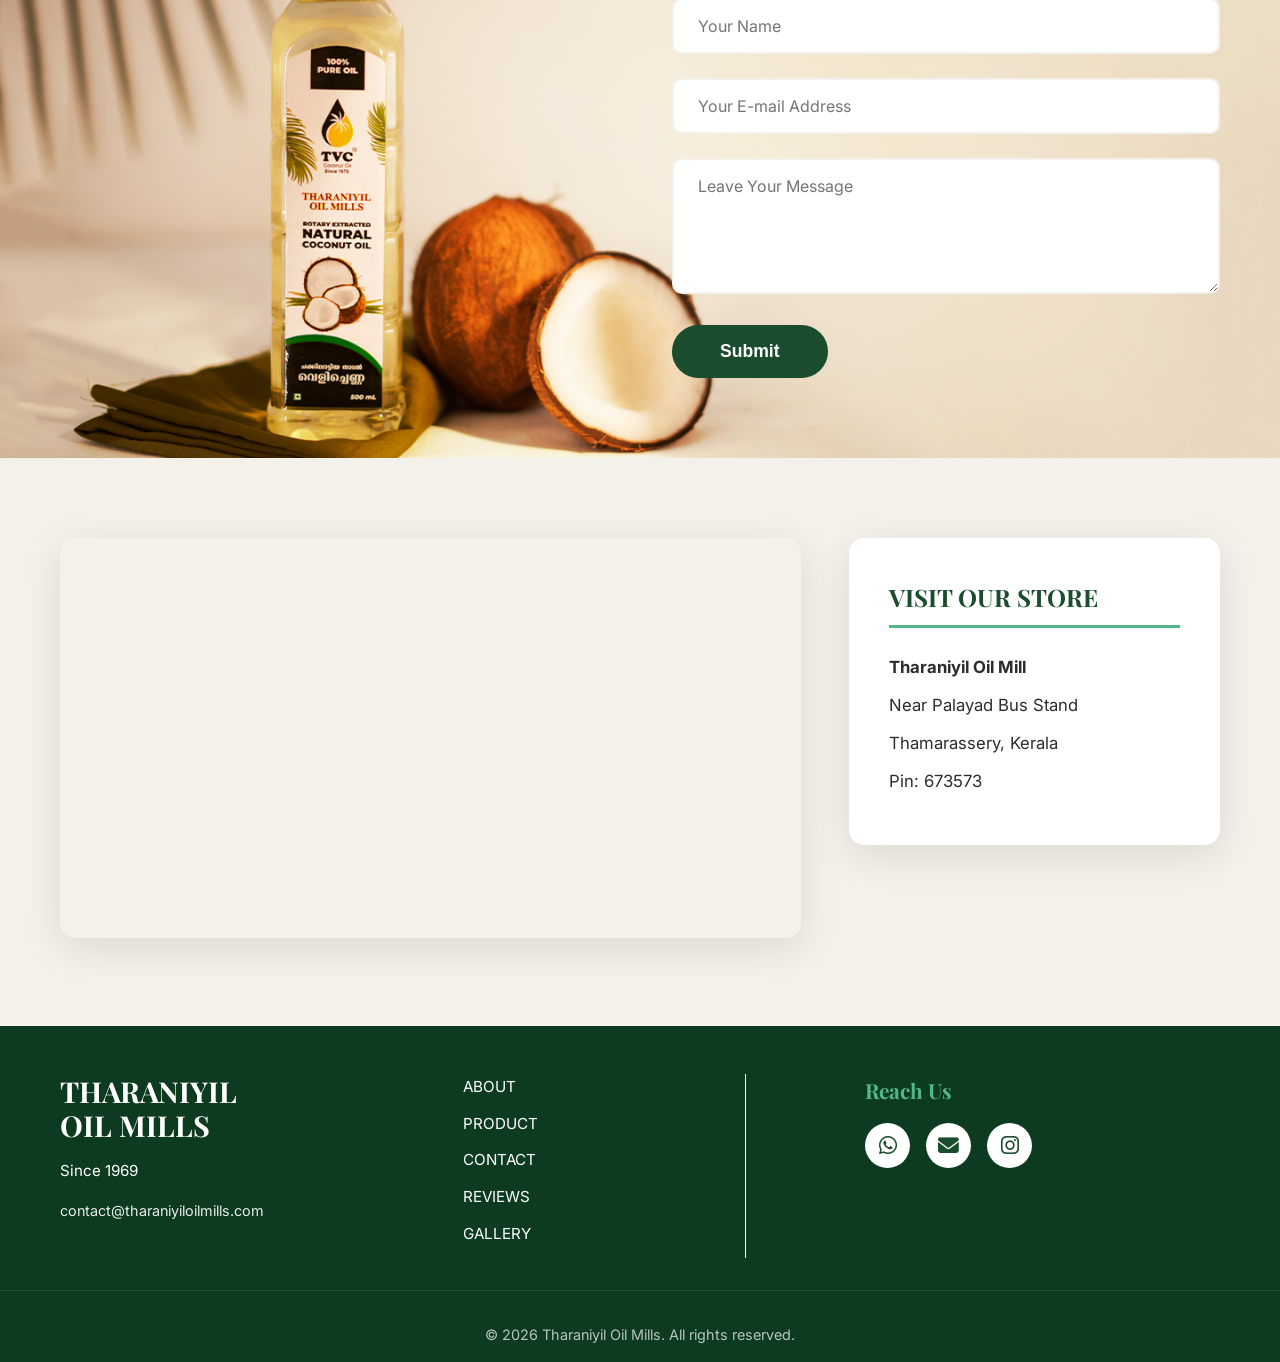
==== commit 89251bf5: "changes" ====
--- a/index2.html
+++ b/index2.html
@@ -122,10 +122,18 @@
             <div class="tab-content" id="leaders">
                 <div class="story-grid">
                     <div class="story-image">
-                        <video autoplay muted loop playsinline>
-                            <source src="./images/video.mp4" type="video/mp4">
-                            Your browser does not support the video tag.
-                         </video>
+                        <div class="gallery-lead">
+                            <div class="main-box">
+                                <img id="mainImage" src="./images/team1.jpg" alt="">
+                            </div>
+                        
+                            <div class="side-boxes">
+                                <img class="thumb" src="./images/team2.jpeg" alt="">
+                                <img class="thumb" src="./images/team3.jpeg" alt="">
+                                <img class="thumb" src="./images/team4.png" alt="">
+                                <img class="thumb" src="./images/team5.png" alt="">
+                            </div>
+                        </div>
                     </div>
                     <div class="story-text">
                         <h2>Our Leadership</h2>
--- a/css/style.css
+++ b/css/style.css
@@ -246,39 +246,35 @@
     padding: 3rem 0;
 }
 
-.cert-grid {
-    display: grid;
-    grid-template-columns: repeat(auto-fit, minmax(200px, 1fr));
-    gap: 2rem;
+ .cert-grid {
+    display: flex;
+    gap: 20px;
+    justify-content: center;
+    align-items: center;
 }
 
 .cert-item {
-    text-align: center;
+    width: 20%;
+    height: 100px;
 }
 
 .cert-badge {
-    padding: 2rem;
-    /* background: var(--light-cream); */
-    border-radius: 15px;
-    transition: transform 0.3s ease, box-shadow 0.3s ease;
+   width: 100%;
+   height: 100%;
+   transition: transform 0.3s ease, box-shadow 0.3s ease;
+}
+
+.cert-badge img {
+    width: 100%;
+    height: 100%;
+    object-fit: contain;
 }
 
 .cert-badge:hover {
     transform: scale(1.05);
     box-shadow: 0 10px 30px rgba(0, 0, 0, 0.1);
-}
-
-.cert-badge i {
-    font-size: 3rem;
-    color: var(--accent-color);
-    margin-bottom: 1rem;
-}
-
-.cert-badge p {
-    font-weight: 600;
-    color: var(--primary-color);
-    font-size: 1.1rem;
-}
+} 
+
 
 /* Story Section */
 .story-section {
@@ -287,6 +283,7 @@
     background-image: url(../images/Color.jpeg);
     background-size: cover;
     background-position: center;
+    overflow: hidden;
 }
 
 .tabs-header {
@@ -371,6 +368,45 @@
     line-height: 1.8;
     color: var(--text-dark);
     margin-bottom: 1.2rem;
+}
+
+.gallery-lead {
+    display: flex;
+    gap: 20px;
+    align-items: center;
+}
+
+/* Big image */
+.main-box {
+    width: 350px;
+    height: 350px;
+    background: #ccc;
+}
+
+.main-box img {
+    width: 100%;
+    height: 100%;
+    object-fit: cover;
+}
+
+/* Side thumbnails */
+.side-boxes {
+    display: flex;
+    flex-direction: column;
+    gap: 10px;
+}
+
+.side-boxes img {
+    width: 80px;
+    height: 80px;
+    cursor: pointer;
+    object-fit: cover;
+    border-radius: 8px;
+    transition: 0.3s;
+}
+
+.side-boxes img:hover {
+    transform: scale(1.05);
 }
 
 /* Reviews Section */
@@ -882,11 +918,25 @@
     .social-links {
         justify-content: center;
     }
+
+    .gallery-lead {
+        flex-direction: column !important;
+        align-items: center;
+    }
+
+    .side-boxes {
+        flex-direction: row;
+        justify-content: center;
+        flex-wrap: wrap;
+    }
 }
 
 @media (max-width: 640px) {
     .hero {
         padding: 2rem 0;
+        background-image: url(../images/Mobile.jpeg);
+        background-size: cover;
+        background-position: center;
     }
 
     .hero-title {
@@ -903,10 +953,6 @@
 
     .review-card {
         padding: 2rem 1.5rem;
-    }
-
-    .cert-grid {
-        grid-template-columns: repeat(1, 1fr);
     }
 
     .tabs-header {
@@ -914,7 +960,7 @@
         gap: 10px;
         padding: 20px;
         background: none;
-    border: none;
+        border: none;
     }
 
     .tab-btn {
@@ -924,4 +970,18 @@
     .carousel-btn {
         display: none;
     }
+}
+
+@media (max-width: 768px) {
+    .gallery {
+        flex-direction: column;
+        align-items: center;
+    }
+
+    .side-boxes {
+        flex-direction: row;
+        justify-content: center;
+        flex-wrap: wrap;
+    }
+
 }
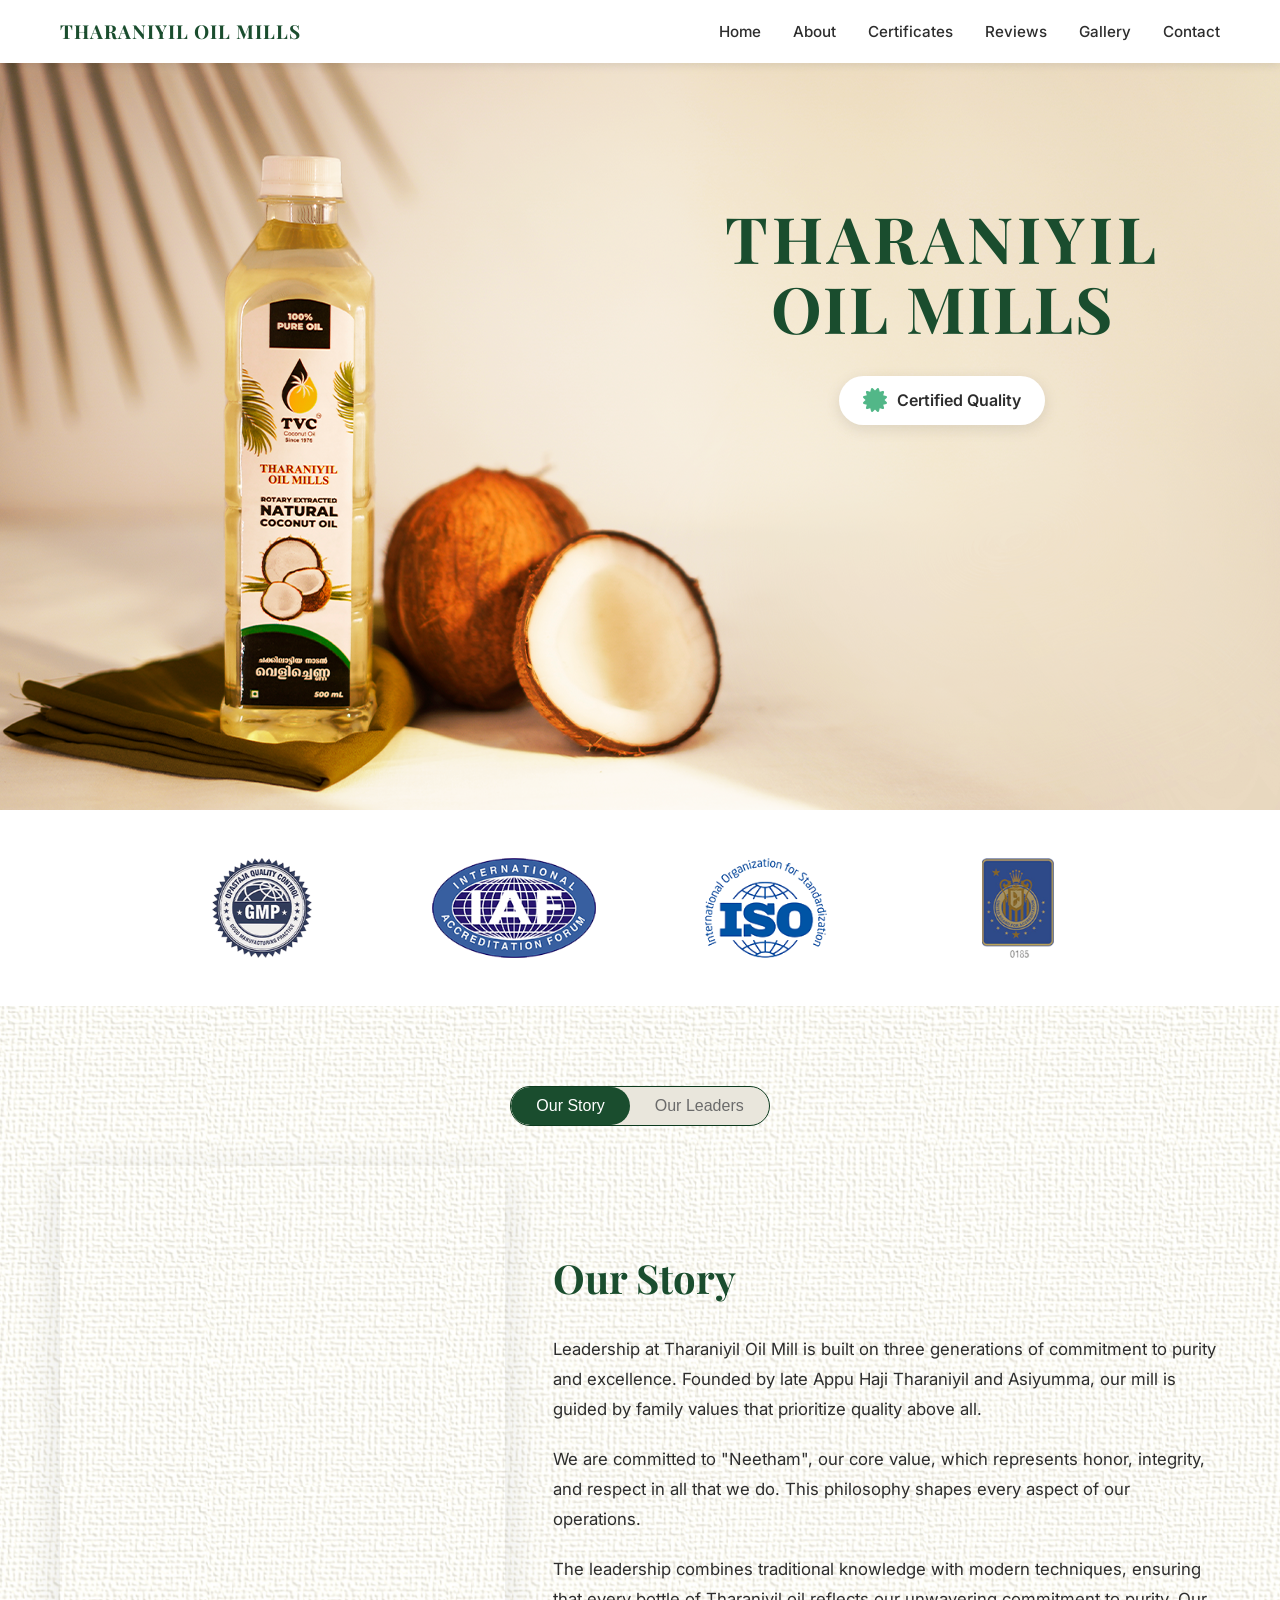
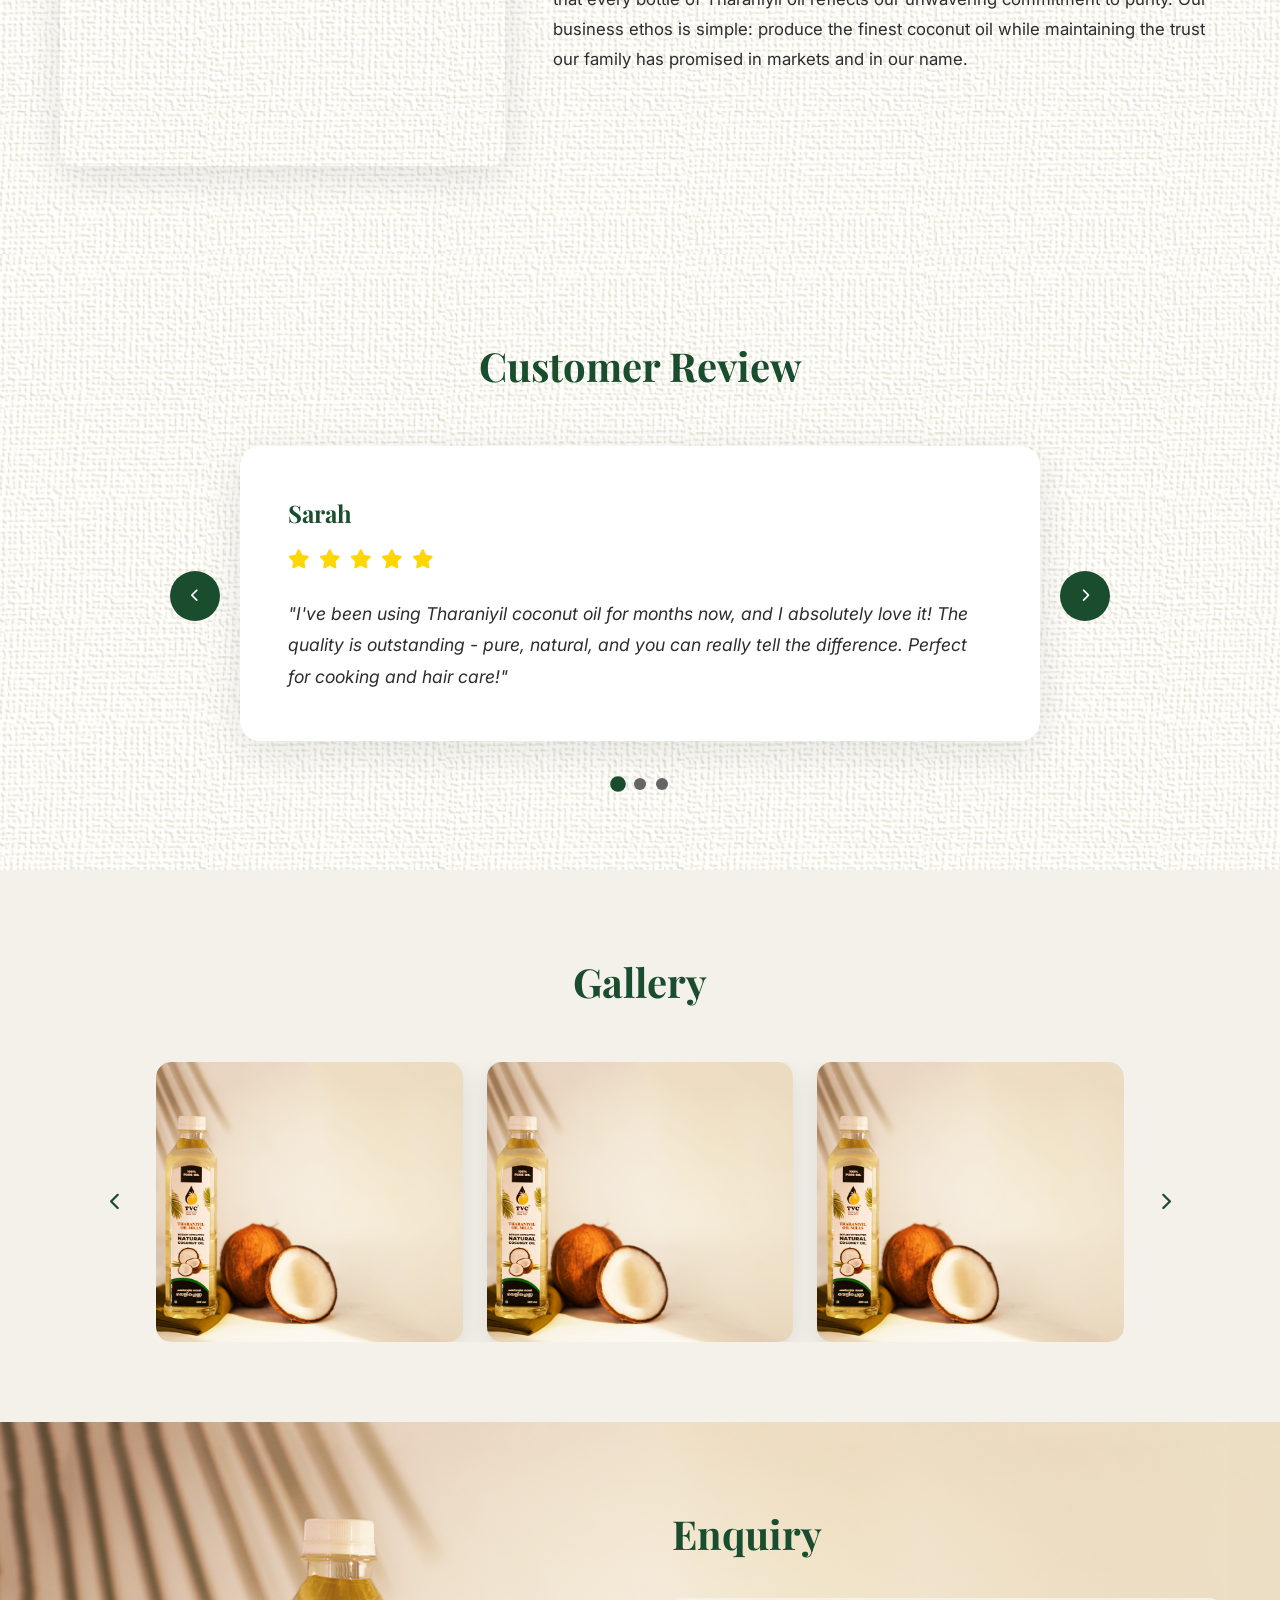
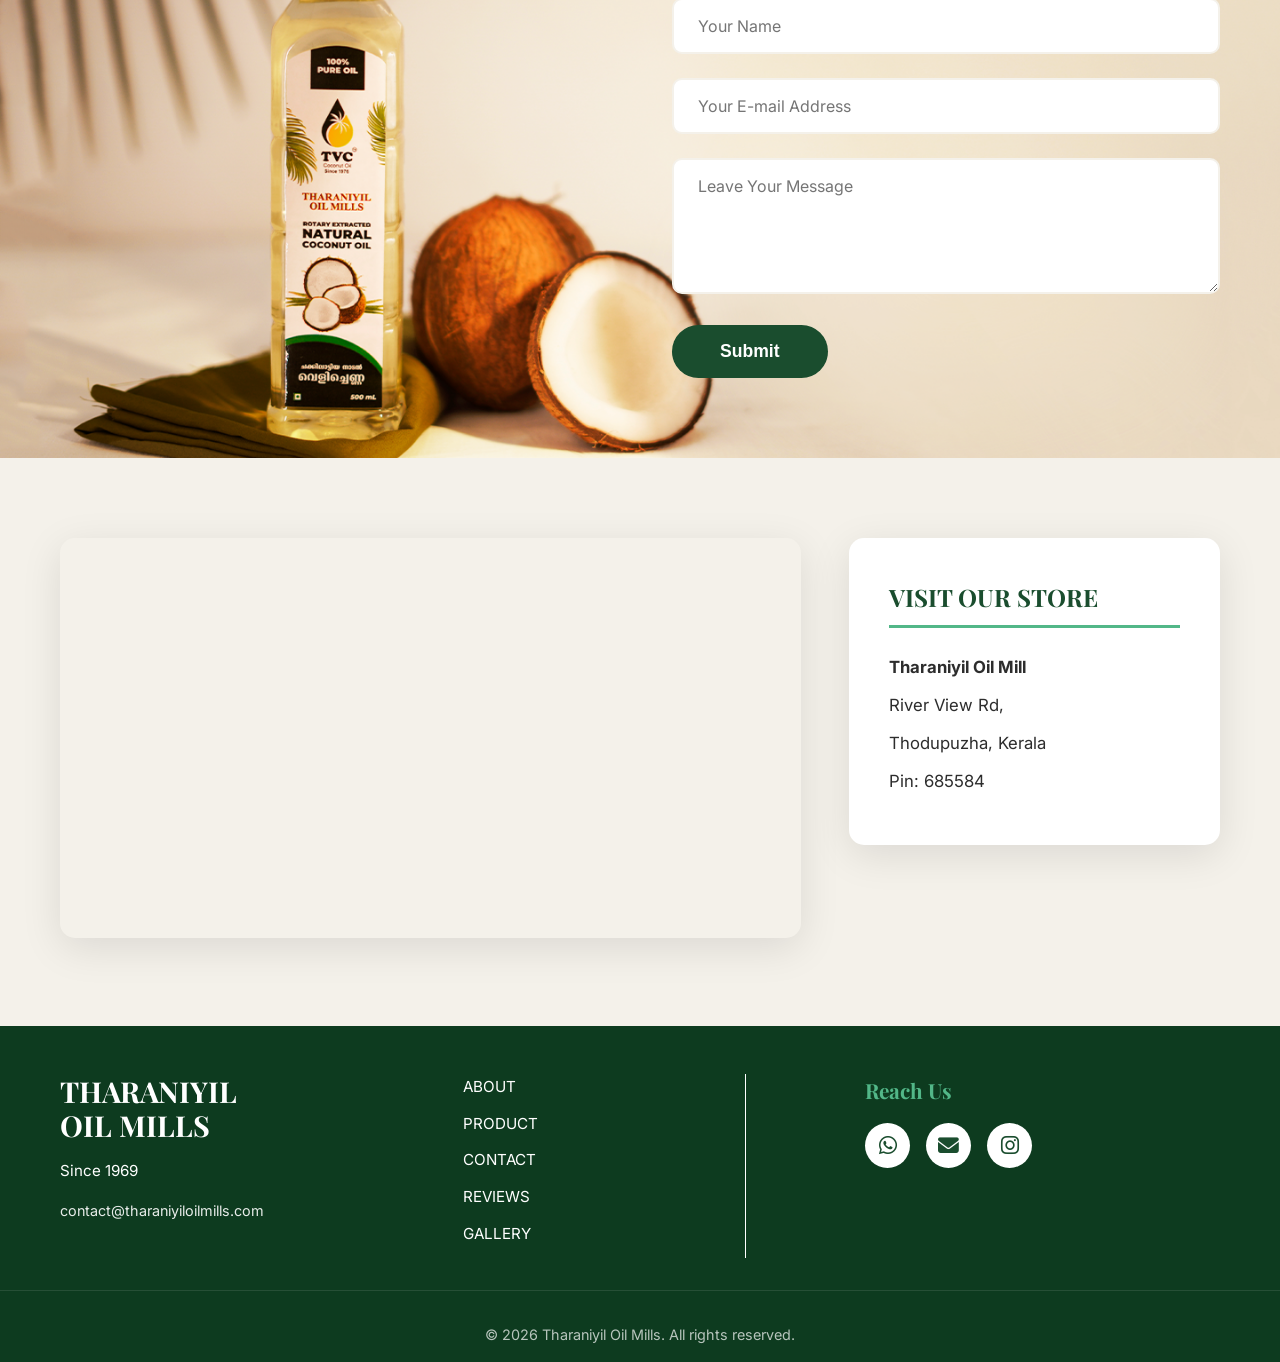
==== commit eec56b67: "changes" ====
--- a/index2.html
+++ b/index2.html
@@ -1,5 +1,6 @@
 <!DOCTYPE html>
 <html lang="en">
+
 <head>
     <meta charset="UTF-8">
     <meta name="viewport" content="width=device-width, initial-scale=1.0">
@@ -7,9 +8,12 @@
     <link rel="stylesheet" href="css/style.css">
     <link rel="preconnect" href="https://fonts.googleapis.com">
     <link rel="preconnect" href="https://fonts.gstatic.com" crossorigin>
-    <link href="https://fonts.googleapis.com/css2?family=Playfair+Display:wght@400;600;700&family=Inter:wght@300;400;500;600&display=swap" rel="stylesheet">
+    <link
+        href="https://fonts.googleapis.com/css2?family=Playfair+Display:wght@400;600;700&family=Inter:wght@300;400;500;600&display=swap"
+        rel="stylesheet">
     <link rel="stylesheet" href="https://cdnjs.cloudflare.com/ajax/libs/font-awesome/6.4.0/css/all.min.css">
 </head>
+
 <body>
     <!-- Navigation -->
     <nav class="navbar" id="navbar">
@@ -70,6 +74,11 @@
             <div class="cert-grid">
                 <div class="cert-item">
                     <div class="cert-badge">
+                        <img src="./images/gmp.png" alt="">
+                    </div>
+                </div>
+                <div class="cert-item">
+                    <div class="cert-badge">
                         <img src="./images/iaf.png" alt="">
                     </div>
                 </div>
@@ -80,11 +89,6 @@
                 </div>
                 <div class="cert-item">
                     <div class="cert-badge">
-                        <img src="./images/gmp.png" alt="">
-                    </div>
-                </div>
-                <div class="cert-item">
-                    <div class="cert-badge">
                         <img src="./images/Layer 17.png" alt="">
 
                     </div>
@@ -97,10 +101,10 @@
     <section class="story-section" id="about">
         <div class="container">
             <div class="tabs-header toggle">
-                    <button class="tab-btn left active" data-tab="story" data-testid="our-story-tab">Our Story</button>
-                    <button class="tab-btn right" data-tab="leaders" data-testid="our-leaders-tab">Our Leaders</button>
-            </div>
-            
+                <button class="tab-btn left active" data-tab="story" data-testid="our-story-tab">Our Story</button>
+                <button class="tab-btn right" data-tab="leaders" data-testid="our-leaders-tab">Our Leaders</button>
+            </div>
+
             <div class="tab-content active" id="story">
                 <div class="story-grid">
                     <div class="story-image">
@@ -108,13 +112,19 @@
                         <video autoplay muted loop playsinline>
                             <source src="./images/video.mp4" type="video/mp4">
                             Your browser does not support the video tag.
-                         </video>
+                        </video>
                     </div>
                     <div class="story-text">
                         <h2>Our Story</h2>
-                        <p>Leadership at Tharaniyil Oil Mill is built on three generations of commitment to purity and excellence. Founded by late Appu Haji Tharaniyil and Asiyumma, our mill is guided by family values that prioritize quality above all.</p>
-                        <p>We are committed to "Neetham", our core value, which represents honor, integrity, and respect in all that we do. This philosophy shapes every aspect of our operations.</p>
-                        <p>The leadership combines traditional knowledge with modern techniques, ensuring that every bottle of Tharaniyil oil reflects our unwavering commitment to purity. Our business ethos is simple: produce the finest coconut oil while maintaining the trust our family has promised in markets and in our name.</p>
+                        <p>Leadership at Tharaniyil Oil Mill is built on three generations of commitment to purity and
+                            excellence. Founded by late Appu Haji Tharaniyil and Asiyumma, our mill is guided by family
+                            values that prioritize quality above all.</p>
+                        <p>We are committed to "Neetham", our core value, which represents honor, integrity, and respect
+                            in all that we do. This philosophy shapes every aspect of our operations.</p>
+                        <p>The leadership combines traditional knowledge with modern techniques, ensuring that every
+                            bottle of Tharaniyil oil reflects our unwavering commitment to purity. Our business ethos is
+                            simple: produce the finest coconut oil while maintaining the trust our family has promised
+                            in markets and in our name.</p>
                     </div>
                 </div>
             </div>
@@ -126,7 +136,7 @@
                             <div class="main-box">
                                 <img id="mainImage" src="./images/team1.jpg" alt="">
                             </div>
-                        
+
                             <div class="side-boxes">
                                 <img class="thumb" src="./images/team2.jpeg" alt="">
                                 <img class="thumb" src="./images/team3.jpeg" alt="">
@@ -137,9 +147,14 @@
                     </div>
                     <div class="story-text">
                         <h2>Our Leadership</h2>
-                        <p>Under the guidance of our experienced leadership team, Tharaniyil Oil Mills continues to uphold the values established by our founders. Our leaders combine decades of industry expertise with a passion for delivering pure, natural products.</p>
-                        <p>Each member of our leadership team is dedicated to maintaining the highest standards of quality control and customer satisfaction. Their vision drives our commitment to innovation while preserving traditional extraction methods.</p>
-                        <p>Together, they ensure that every bottle of Tharaniyil coconut oil meets our rigorous quality standards and carries forward our family's legacy of excellence.</p>
+                        <p>Under the guidance of our experienced leadership team, Tharaniyil Oil Mills continues to
+                            uphold the values established by our founders. Our leaders combine decades of industry
+                            expertise with a passion for delivering pure, natural products.</p>
+                        <p>Each member of our leadership team is dedicated to maintaining the highest standards of
+                            quality control and customer satisfaction. Their vision drives our commitment to innovation
+                            while preserving traditional extraction methods.</p>
+                        <p>Together, they ensure that every bottle of Tharaniyil coconut oil meets our rigorous quality
+                            standards and carries forward our family's legacy of excellence.</p>
                     </div>
                 </div>
             </div>
@@ -154,7 +169,7 @@
                 <button class="carousel-btn prev" data-testid="review-prev-btn">
                     <i class="fas fa-chevron-left"></i>
                 </button>
-                
+
                 <div class="reviews-container">
                     <div class="review-card active" data-testid="review-card-1">
                         <div class="reviewer-info">
@@ -167,7 +182,9 @@
                             <i class="fas fa-star"></i>
                             <i class="fas fa-star"></i>
                         </div>
-                        <p class="review-text">"I've been using Tharaniyil coconut oil for months now, and I absolutely love it! The quality is outstanding - pure, natural, and you can really tell the difference. Perfect for cooking and hair care!"</p>
+                        <p class="review-text">"I've been using Tharaniyil coconut oil for months now, and I absolutely
+                            love it! The quality is outstanding - pure, natural, and you can really tell the difference.
+                            Perfect for cooking and hair care!"</p>
                     </div>
 
                     <div class="review-card" data-testid="review-card-2">
@@ -181,7 +198,9 @@
                             <i class="fas fa-star"></i>
                             <i class="fas fa-star"></i>
                         </div>
-                        <p class="review-text">"Best coconut oil I've ever used! The aroma is authentic and it's 100% pure. My family has switched completely to Tharaniyil oil. Highly recommend for anyone looking for quality coconut oil."</p>
+                        <p class="review-text">"Best coconut oil I've ever used! The aroma is authentic and it's 100%
+                            pure. My family has switched completely to Tharaniyil oil. Highly recommend for anyone
+                            looking for quality coconut oil."</p>
                     </div>
 
                     <div class="review-card" data-testid="review-card-3">
@@ -195,7 +214,9 @@
                             <i class="fas fa-star"></i>
                             <i class="fas fa-star"></i>
                         </div>
-                        <p class="review-text">"Exceptional quality! I use it for cooking and my skin. The natural extraction process really makes a difference. Tharaniyil Oil Mills has earned a loyal customer in me!"</p>
+                        <p class="review-text">"Exceptional quality! I use it for cooking and my skin. The natural
+                            extraction process really makes a difference. Tharaniyil Oil Mills has earned a loyal
+                            customer in me!"</p>
                     </div>
                 </div>
 
@@ -257,12 +278,18 @@
 
                 <div class="gallery-track-wrapper">
                     <div class="gallery-track" data-testid="gallery-track">
-                        <div class="gallery-item"><img src="./images/Banner.png" alt="Gallery 1" data-testid="gallery-image-1"></div>
-                        <div class="gallery-item"><img src="./images/Banner.png" alt="Gallery 2" data-testid="gallery-image-2"></div>
-                        <div class="gallery-item"><img src="./images/Banner.png" alt="Gallery 3" data-testid="gallery-image-3"></div>
-                        <div class="gallery-item"><img src="./images/Banner.png" alt="Gallery 4" data-testid="gallery-image-4"></div>
-                        <div class="gallery-item"><img src="./images/Banner.png" alt="Gallery 5" data-testid="gallery-image-5"></div>
-                        <div class="gallery-item"><img src="./images/Banner.png" alt="Gallery 6" data-testid="gallery-image-6"></div>
+                        <div class="gallery-item"><img src="./images/Banner.png" alt="Gallery 1"
+                                data-testid="gallery-image-1"></div>
+                        <div class="gallery-item"><img src="./images/Banner.png" alt="Gallery 2"
+                                data-testid="gallery-image-2"></div>
+                        <div class="gallery-item"><img src="./images/Banner.png" alt="Gallery 3"
+                                data-testid="gallery-image-3"></div>
+                        <div class="gallery-item"><img src="./images/Banner.png" alt="Gallery 4"
+                                data-testid="gallery-image-4"></div>
+                        <div class="gallery-item"><img src="./images/Banner.png" alt="Gallery 5"
+                                data-testid="gallery-image-5"></div>
+                        <div class="gallery-item"><img src="./images/Banner.png" alt="Gallery 6"
+                                data-testid="gallery-image-6"></div>
                     </div>
                 </div>
 
@@ -286,10 +313,12 @@
                         <input type="text" id="name" placeholder="Your Name" required data-testid="input-name">
                     </div>
                     <div class="form-group">
-                        <input type="email" id="email" placeholder="Your E-mail Address" required data-testid="input-email">
+                        <input type="email" id="email" placeholder="Your E-mail Address" required
+                            data-testid="input-email">
                     </div>
                     <div class="form-group">
-                        <textarea id="message" rows="5" placeholder="Leave Your Message" required data-testid="input-message"></textarea>
+                        <textarea id="message" rows="5" placeholder="Leave Your Message" required
+                            data-testid="input-message"></textarea>
                     </div>
                     <button type="submit" class="submit-btn" data-testid="submit-btn">Submit</button>
                 </form>
@@ -302,22 +331,18 @@
         <div class="container">
             <div class="map-container">
                 <div class="map-placeholder" data-testid="map-container">
-                    <iframe 
-                        src="https://www.google.com/maps/embed?pb=!1m18!1m12!1m3!1d3928.8!2d76.2!3d10.5!2m3!1f0!2f0!3f0!3m2!1i1024!2i768!4f13.1!3m3!1m2!1s0x0%3A0x0!2zMTDCsDMwJzAwLjAiTiA3NsKwMTInMDAuMCJF!5e0!3m2!1sen!2sin!4v1234567890"
-                        width="100%" 
-                        height="400" 
-                        style="border:0;" 
-                        allowfullscreen="" 
-                        loading="lazy" 
-                        referrerpolicy="no-referrer-when-downgrade">
-                    </iframe>
+                   
+                    <iframe
+                        src="https://www.google.com/maps/embed?pb=!1m18!1m12!1m3!1d3930.4282263371188!2d76.70904279999999!3d9.8982467!2m3!1f0!2f0!3f0!3m2!1i1024!2i768!4f13.1!3m3!1m2!1s0x3b07c4749f36520f%3A0xb303c79305049d02!2sTharaniyil%20Oil%20Mill!5e0!3m2!1sen!2sin!4v1778562503425!5m2!1sen!2sin"
+                        width="100%" height="400" style="border:0;" allowfullscreen="" loading="lazy"
+                        referrerpolicy="no-referrer-when-downgrade"></iframe>
                 </div>
                 <div class="store-info">
                     <h3>VISIT OUR STORE</h3>
                     <p><strong>Tharaniyil Oil Mill</strong></p>
-                    <p>Near Palayad Bus Stand</p>
-                    <p>Thamarassery, Kerala</p>
-                    <p>Pin: 673573</p>
+                    <p>River View Rd,</p>
+                    <p>Thodupuzha, Kerala</p>
+                    <p>Pin: 685584</p>
                 </div>
             </div>
         </div>
@@ -363,4 +388,5 @@
 
     <script src="js/script.js"></script>
 </body>
+
 </html>
--- a/css/style.css
+++ b/css/style.css
@@ -283,7 +283,7 @@
     background-image: url(../images/Color.jpeg);
     background-size: cover;
     background-position: center;
-    overflow: hidden;
+    /* overflow: hidden; */
 }
 
 .tabs-header {
@@ -854,6 +854,10 @@
 
 /* Responsive Design */
 @media (max-width: 968px) {
+    .hero-text {
+        margin-left: auto;
+        text-align: center;
+    }
     .nav-menu {
         position: fixed;
         top: 70px;
@@ -929,6 +933,14 @@
         justify-content: center;
         flex-wrap: wrap;
     }
+
+    .story-section {
+        background-size: auto;
+    }
+
+    .reviews-section {
+        background-size: auto;
+    }
 }
 
 @media (max-width: 640px) {
@@ -955,16 +967,18 @@
         padding: 2rem 1.5rem;
     }
 
-    .tabs-header {
+    /* .tabs-header {
         flex-direction: column;
         gap: 10px;
         padding: 20px;
         background: none;
         border: none;
-    }
+    } */
 
     .tab-btn {
         width: 100%;
+        font-size: 12px;
+        white-space: nowrap;
     }
 
     .carousel-btn {
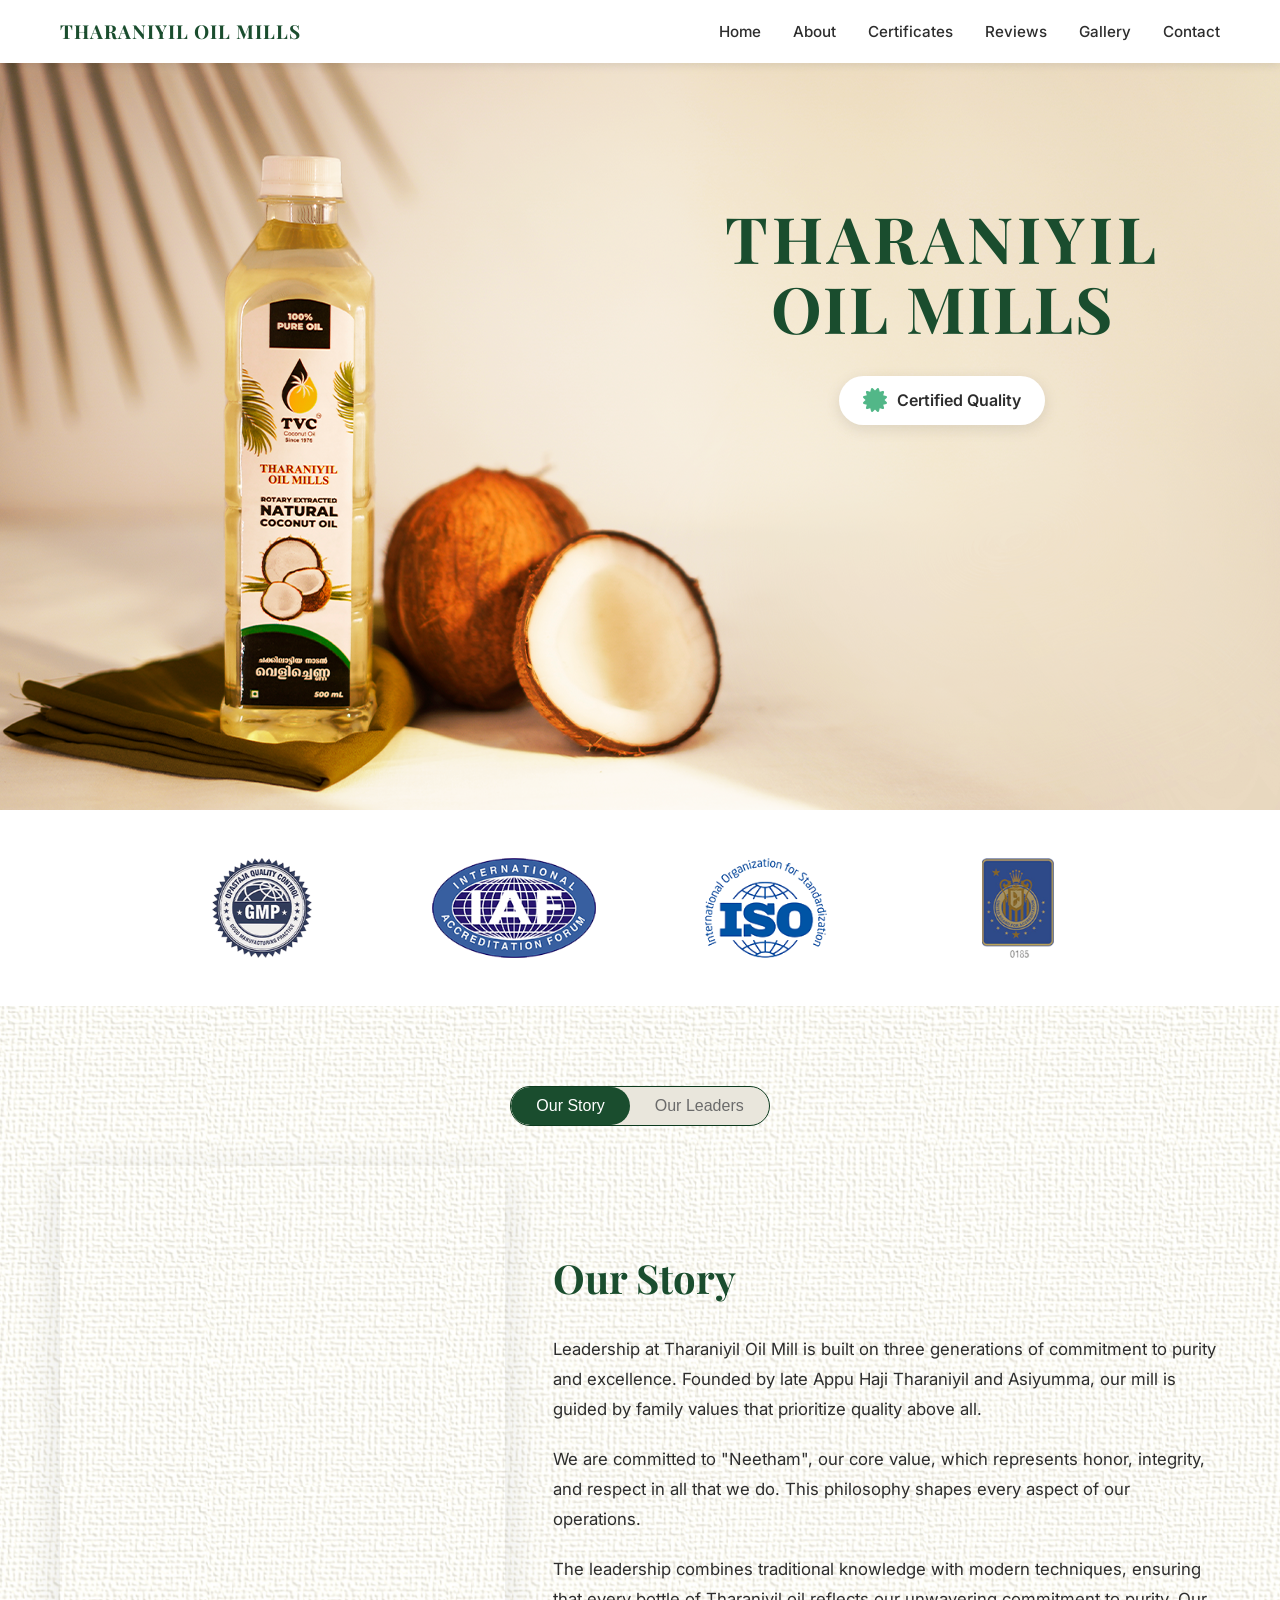
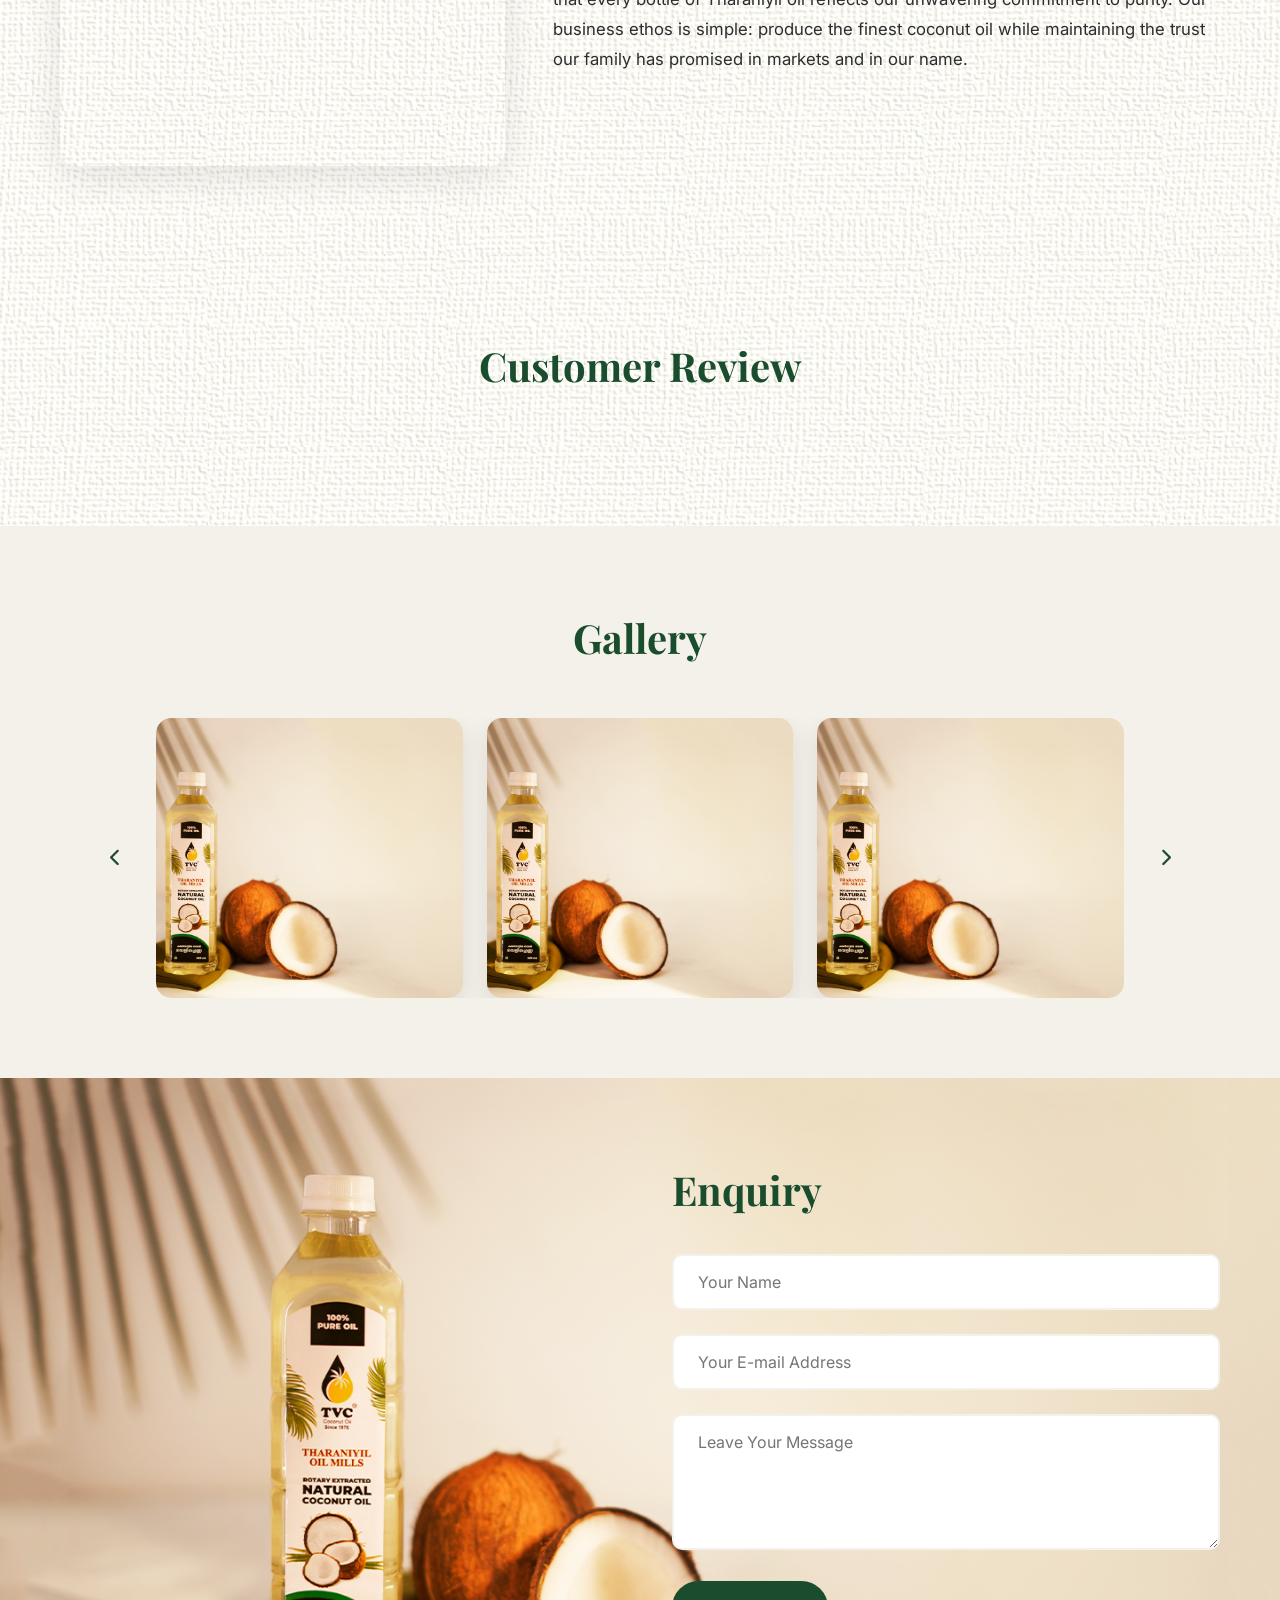
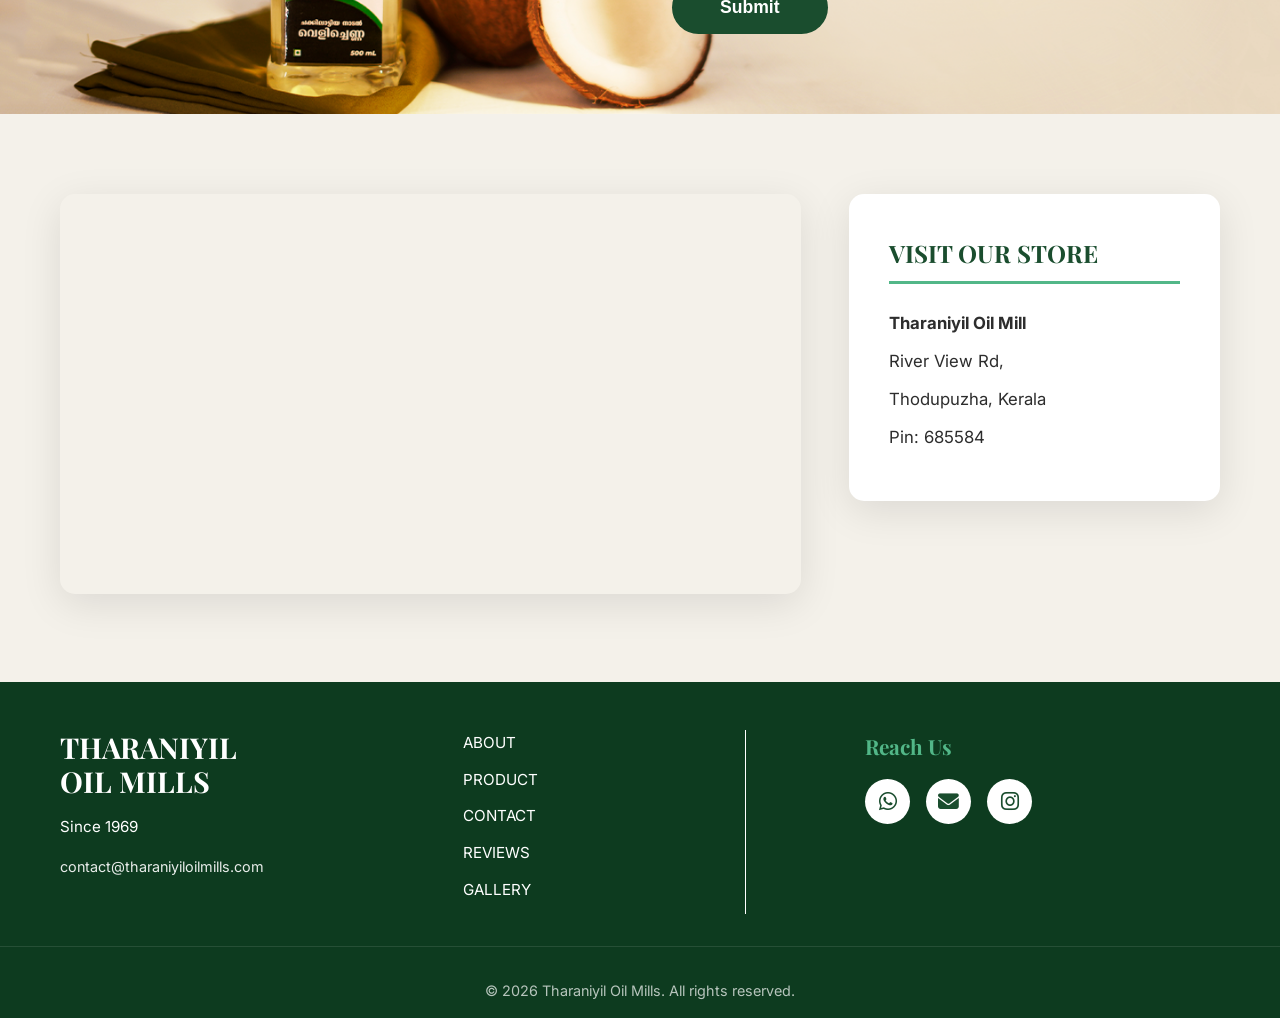
==== commit d3fcd9ad: "changes in google reviews" ====
--- a/index2.html
+++ b/index2.html
@@ -162,7 +162,7 @@
     </section>
 
     <!-- Customer Reviews -->
-    <section class="reviews-section" id="reviews">
+    <!-- <section class="reviews-section" id="reviews">
         <div class="container">
             <h2 class="section-title" data-testid="reviews-title">Customer Review</h2>
             <div class="reviews-carousel">
@@ -230,7 +230,21 @@
                 <span class="dot" data-index="2"></span>
             </div>
         </div>
-    </section>
+    </section> -->
+
+    <section class="reviews-section" id="reviews">
+        <div class="container">
+            <h2 class="section-title" data-testid="reviews-title">Customer Review</h2>
+
+            <div class="reviews-carousel">
+
+                <div class="elfsight-app-d8f54519-1856-4408-8b61-8de622f38783" data-elfsight-app-lazy></div>
+
+            </div>
+
+        </div>
+    </section>
+
 
     <!-- Gallery -->
     <!-- <section class="gallery-section" id="gallery">
@@ -331,7 +345,7 @@
         <div class="container">
             <div class="map-container">
                 <div class="map-placeholder" data-testid="map-container">
-                   
+
                     <iframe
                         src="https://www.google.com/maps/embed?pb=!1m18!1m12!1m3!1d3930.4282263371188!2d76.70904279999999!3d9.8982467!2m3!1f0!2f0!3f0!3m2!1i1024!2i768!4f13.1!3m3!1m2!1s0x3b07c4749f36520f%3A0xb303c79305049d02!2sTharaniyil%20Oil%20Mill!5e0!3m2!1sen!2sin!4v1778562503425!5m2!1sen!2sin"
                         width="100%" height="400" style="border:0;" allowfullscreen="" loading="lazy"
@@ -386,6 +400,8 @@
         </div>
     </footer>
 
+    <!-- Elfsight Google Reviews | Untitled Google Reviews -->
+    <script src="https://elfsightcdn.com/platform.js" async></script>
     <script src="js/script.js"></script>
 </body>
 
--- a/css/style.css
+++ b/css/style.css
@@ -246,7 +246,7 @@
     padding: 3rem 0;
 }
 
- .cert-grid {
+.cert-grid {
     display: flex;
     gap: 20px;
     justify-content: center;
@@ -259,9 +259,9 @@
 }
 
 .cert-badge {
-   width: 100%;
-   height: 100%;
-   transition: transform 0.3s ease, box-shadow 0.3s ease;
+    width: 100%;
+    height: 100%;
+    transition: transform 0.3s ease, box-shadow 0.3s ease;
 }
 
 .cert-badge img {
@@ -273,7 +273,7 @@
 .cert-badge:hover {
     transform: scale(1.05);
     box-shadow: 0 10px 30px rgba(0, 0, 0, 0.1);
-} 
+}
 
 
 /* Story Section */
@@ -858,6 +858,7 @@
         margin-left: auto;
         text-align: center;
     }
+
     .nav-menu {
         position: fixed;
         top: 70px;
@@ -998,4 +999,59 @@
         flex-wrap: wrap;
     }
 
+}
+
+.reviews-header {
+    display: flex;
+    align-items: center;
+    gap: 14px;
+    margin-bottom: 24px;
+}
+
+.business-name {
+    font-size: 20px;
+    font-weight: 600;
+    margin: 0;
+}
+
+.overall {
+    font-size: 14px;
+    color: #555;
+    margin-top: 4px;
+}
+
+.review-card {
+    border: 1px solid #e0e0e0;
+    border-radius: 10px;
+    padding: 16px;
+    margin-bottom: 14px;
+}
+
+.reviewer {
+    font-weight: 600;
+    font-size: 15px;
+}
+
+.stars {
+    color: #F5A623;
+    font-size: 16px;
+    margin: 4px 0;
+}
+
+.review-text {
+    font-size: 14px;
+    color: #444;
+    line-height: 1.6;
+    margin: 6px 0 0;
+}
+
+.review-date {
+    font-size: 12px;
+    color: #888;
+    margin-top: 6px;
+}
+
+#status {
+    color: #888;
+    font-size: 14px;
 }
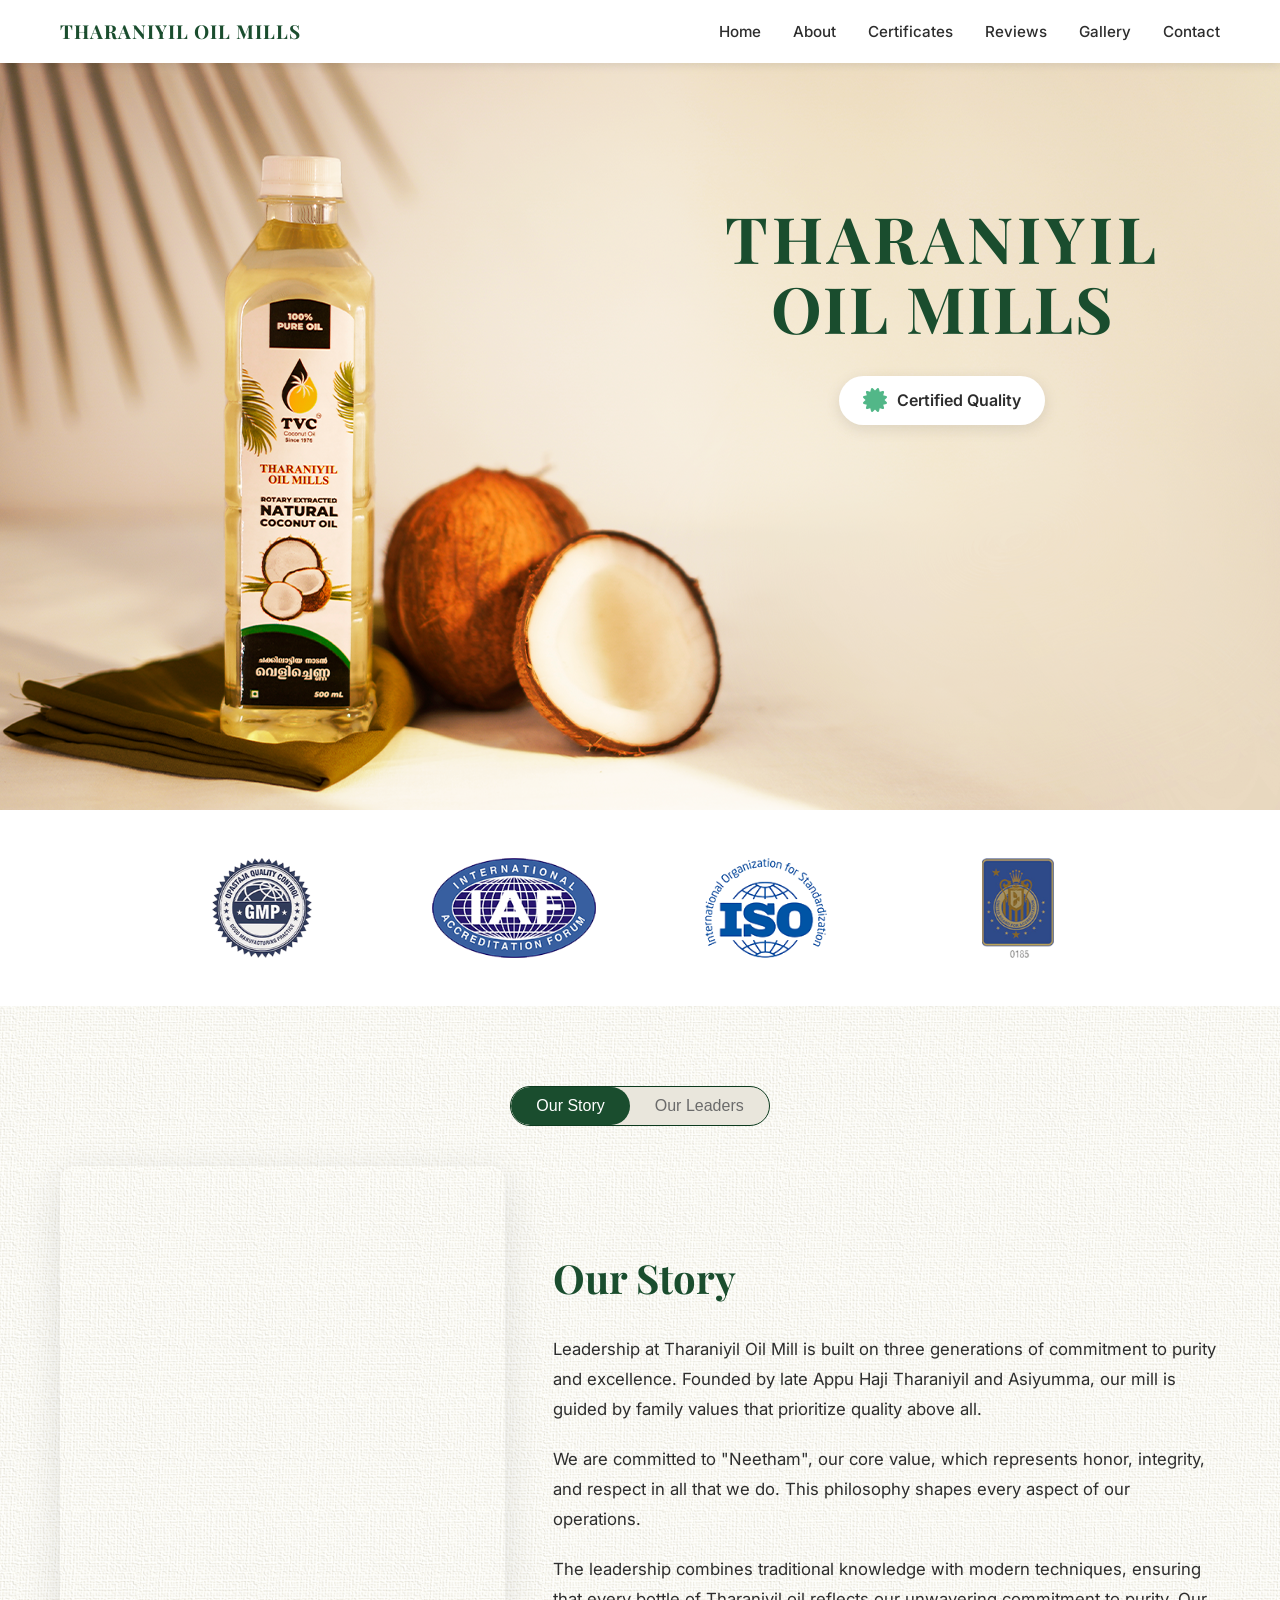
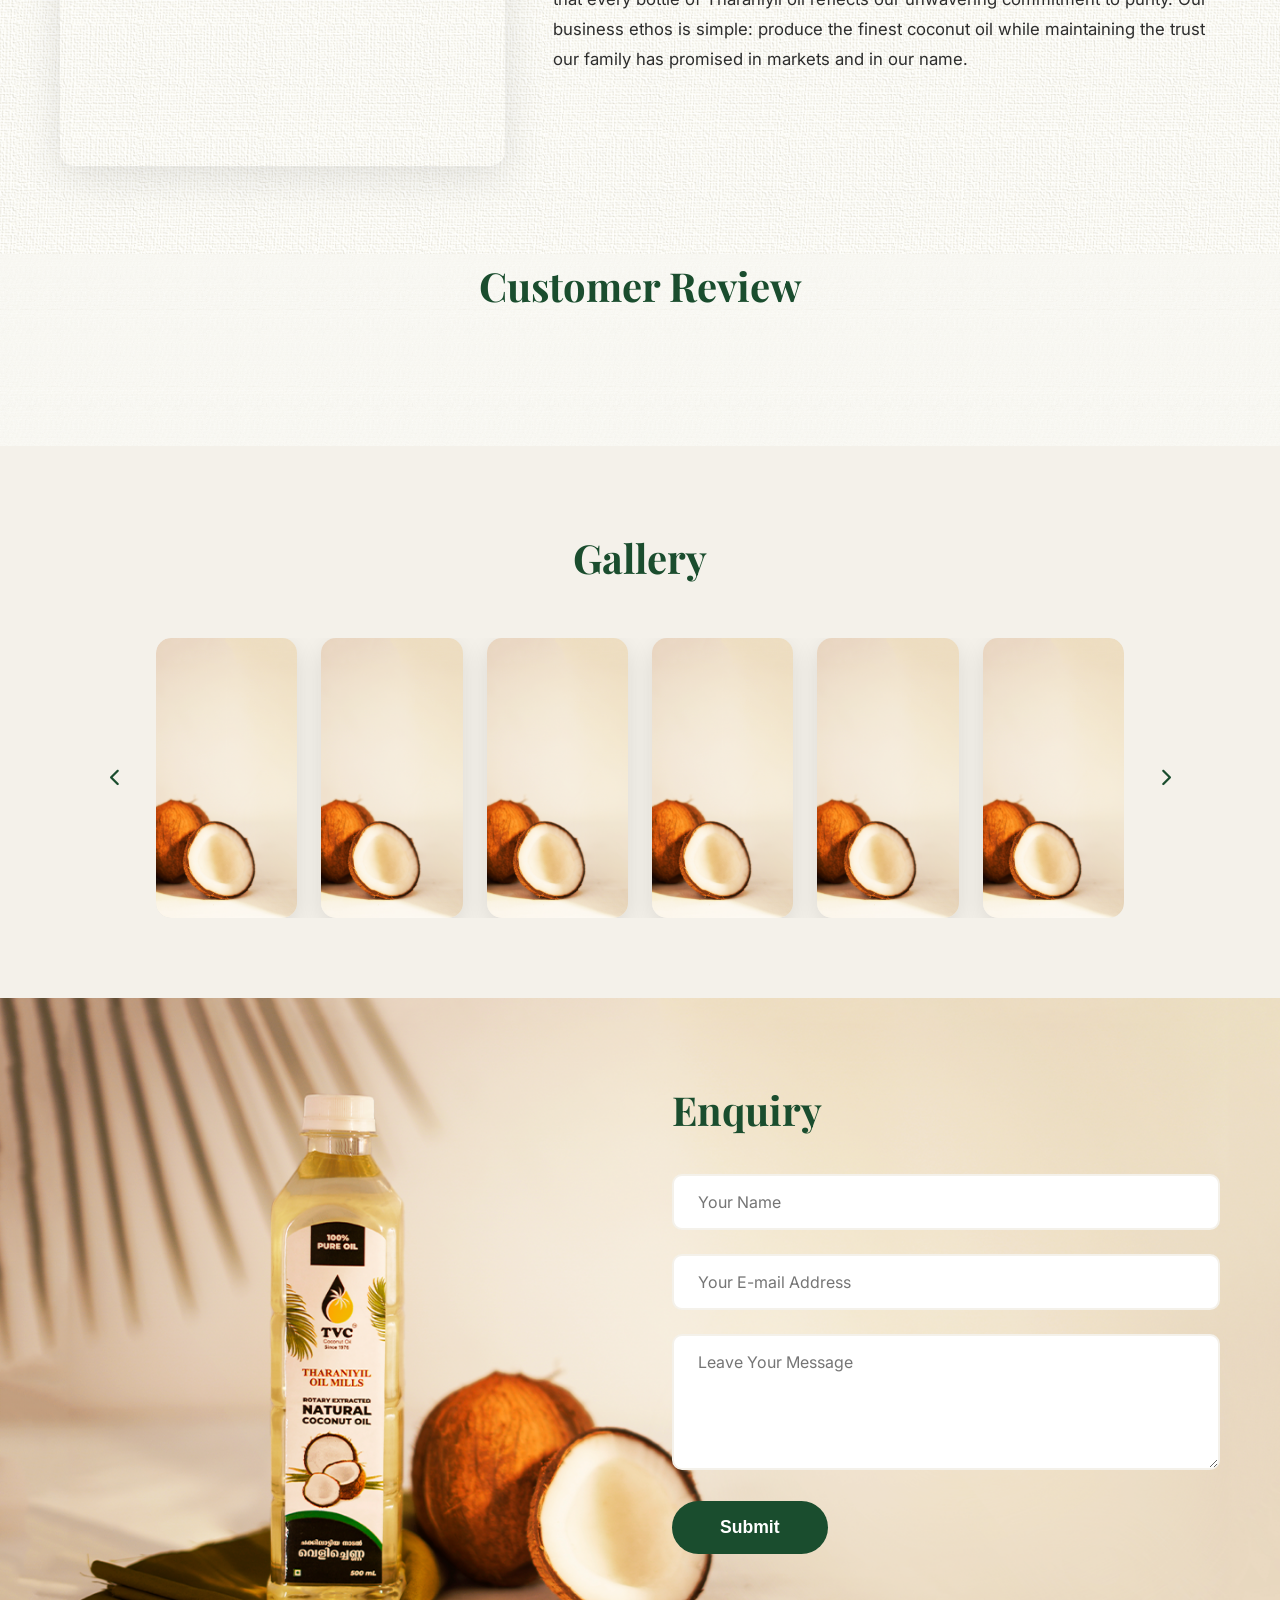
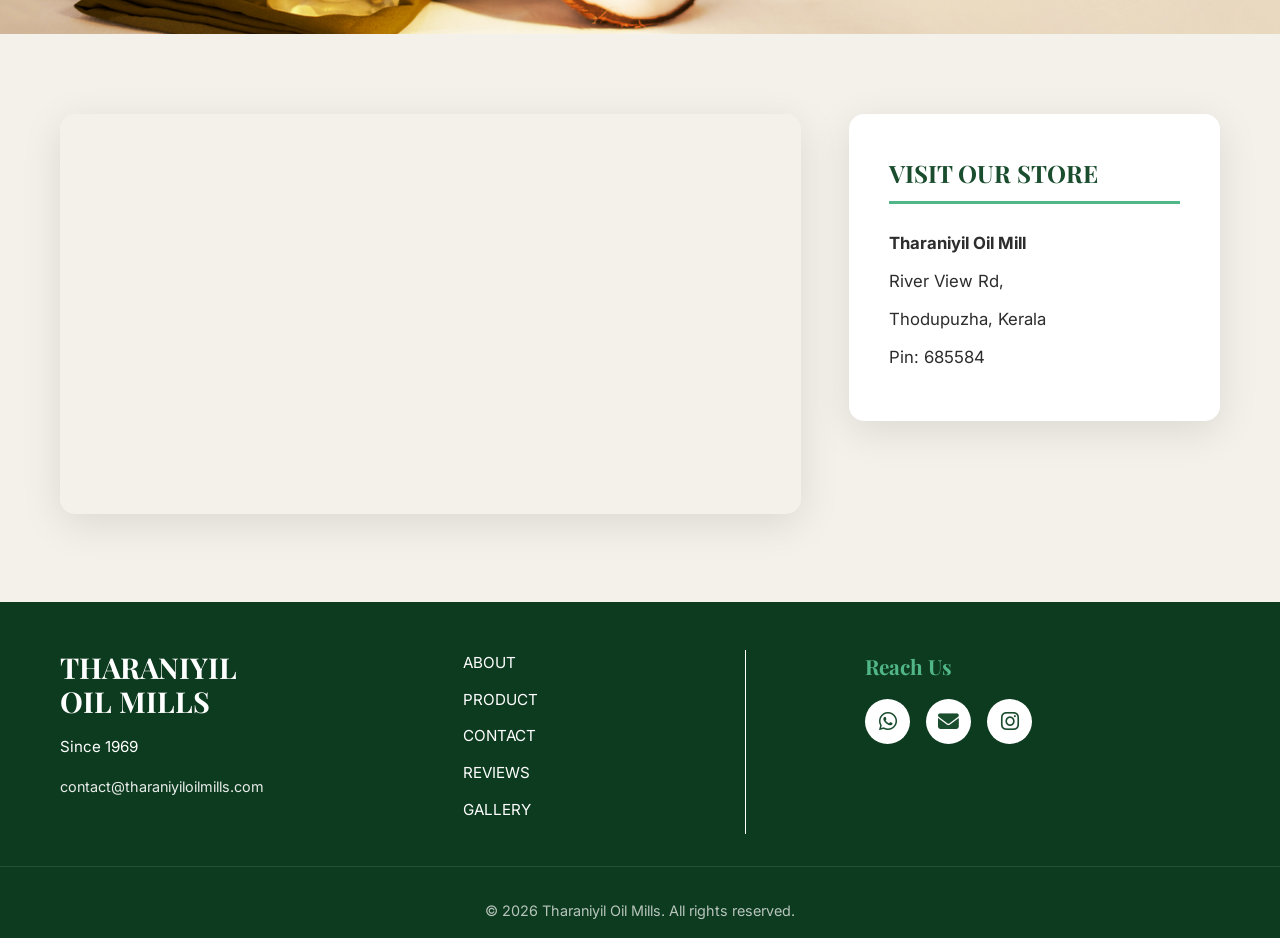
==== commit 026097ac: "changes" ====
--- a/index2.html
+++ b/index2.html
@@ -401,8 +401,8 @@
     </footer>
 
     <!-- Elfsight Google Reviews | Untitled Google Reviews -->
+    <script src="js/script.js"></script>
     <script src="https://elfsightcdn.com/platform.js" async></script>
-    <script src="js/script.js"></script>
 </body>
 
 </html>
--- a/css/style.css
+++ b/css/style.css
@@ -281,8 +281,9 @@
     padding: 5rem 0;
     /* background: var(--cream-bg); */
     background-image: url(../images/Color.jpeg);
-    background-size: cover;
+    background-size: contain;
     background-position: center;
+    background-repeat: repeat;
     /* overflow: hidden; */
 }
 
@@ -411,11 +412,13 @@
 
 /* Reviews Section */
 .reviews-section {
-    padding: 5rem 0;
+    padding: 0 0 5rem 0;
     /* background: var(--light-cream); */
     background-image: url(../images/Color.jpeg);
-    background-size: cover;
+    background-size: contain;
     background-position: center;
+    background-repeat: repeat;
+    overflow: hidden;
 }
 
 .section-title {
@@ -589,20 +592,33 @@
 
 .gallery-track-wrapper {
     overflow: hidden;
+    width: 100%;
     flex: 1;
     border-radius: 15px;
 }
 
 .gallery-track {
     display: flex;
-    gap: 1.5rem;
+    gap: 24px;
     transition: transform 0.5s ease;
 }
 
-.gallery-item {
+/* .gallery-item {
     min-width: calc(33.333% - 1rem);
     max-width: calc(33.333% - 1rem);
     flex: 0 0 calc(33.333% - 1rem);
+    border-radius: 15px;
+    overflow: hidden;
+    box-shadow: 0 8px 25px rgba(0, 0, 0, 0.1);
+    transition: transform 0.3s ease, box-shadow 0.3s ease;
+} */
+
+.gallery-item {
+    /* Remove these three lines: */
+    /* min-width: calc(33.333% - 1rem); */
+    /* max-width: calc(33.333% - 1rem); */
+    /* flex: 0 0 calc(33.333% - 1rem); */
+    
     border-radius: 15px;
     overflow: hidden;
     box-shadow: 0 8px 25px rgba(0, 0, 0, 0.1);
@@ -895,6 +911,14 @@
         flex-wrap: wrap;
     }
 
+    .story-section {
+        padding: 3rem 0;
+    }
+
+    .enquiry-section {
+        padding: 0 0 5rem 0;
+    }
+
     .story-grid {
         grid-template-columns: 1fr;
     }
@@ -935,13 +959,13 @@
         flex-wrap: wrap;
     }
 
-    .story-section {
+    /* .story-section {
         background-size: auto;
     }
 
     .reviews-section {
         background-size: auto;
-    }
+    } */
 }
 
 @media (max-width: 640px) {
@@ -988,9 +1012,19 @@
 }
 
 @media (max-width: 768px) {
-    .gallery {
+    /* .gallery {
         flex-direction: column;
         align-items: center;
+    } */
+
+    .gallery-track {
+        gap: 0;  /* remove gap, JS handles spacing */
+    }
+
+    .gallery-item {
+        min-width: 100% !important;
+        max-width: 100% !important;
+        flex: 0 0 100% !important;
     }
 
     .side-boxes {
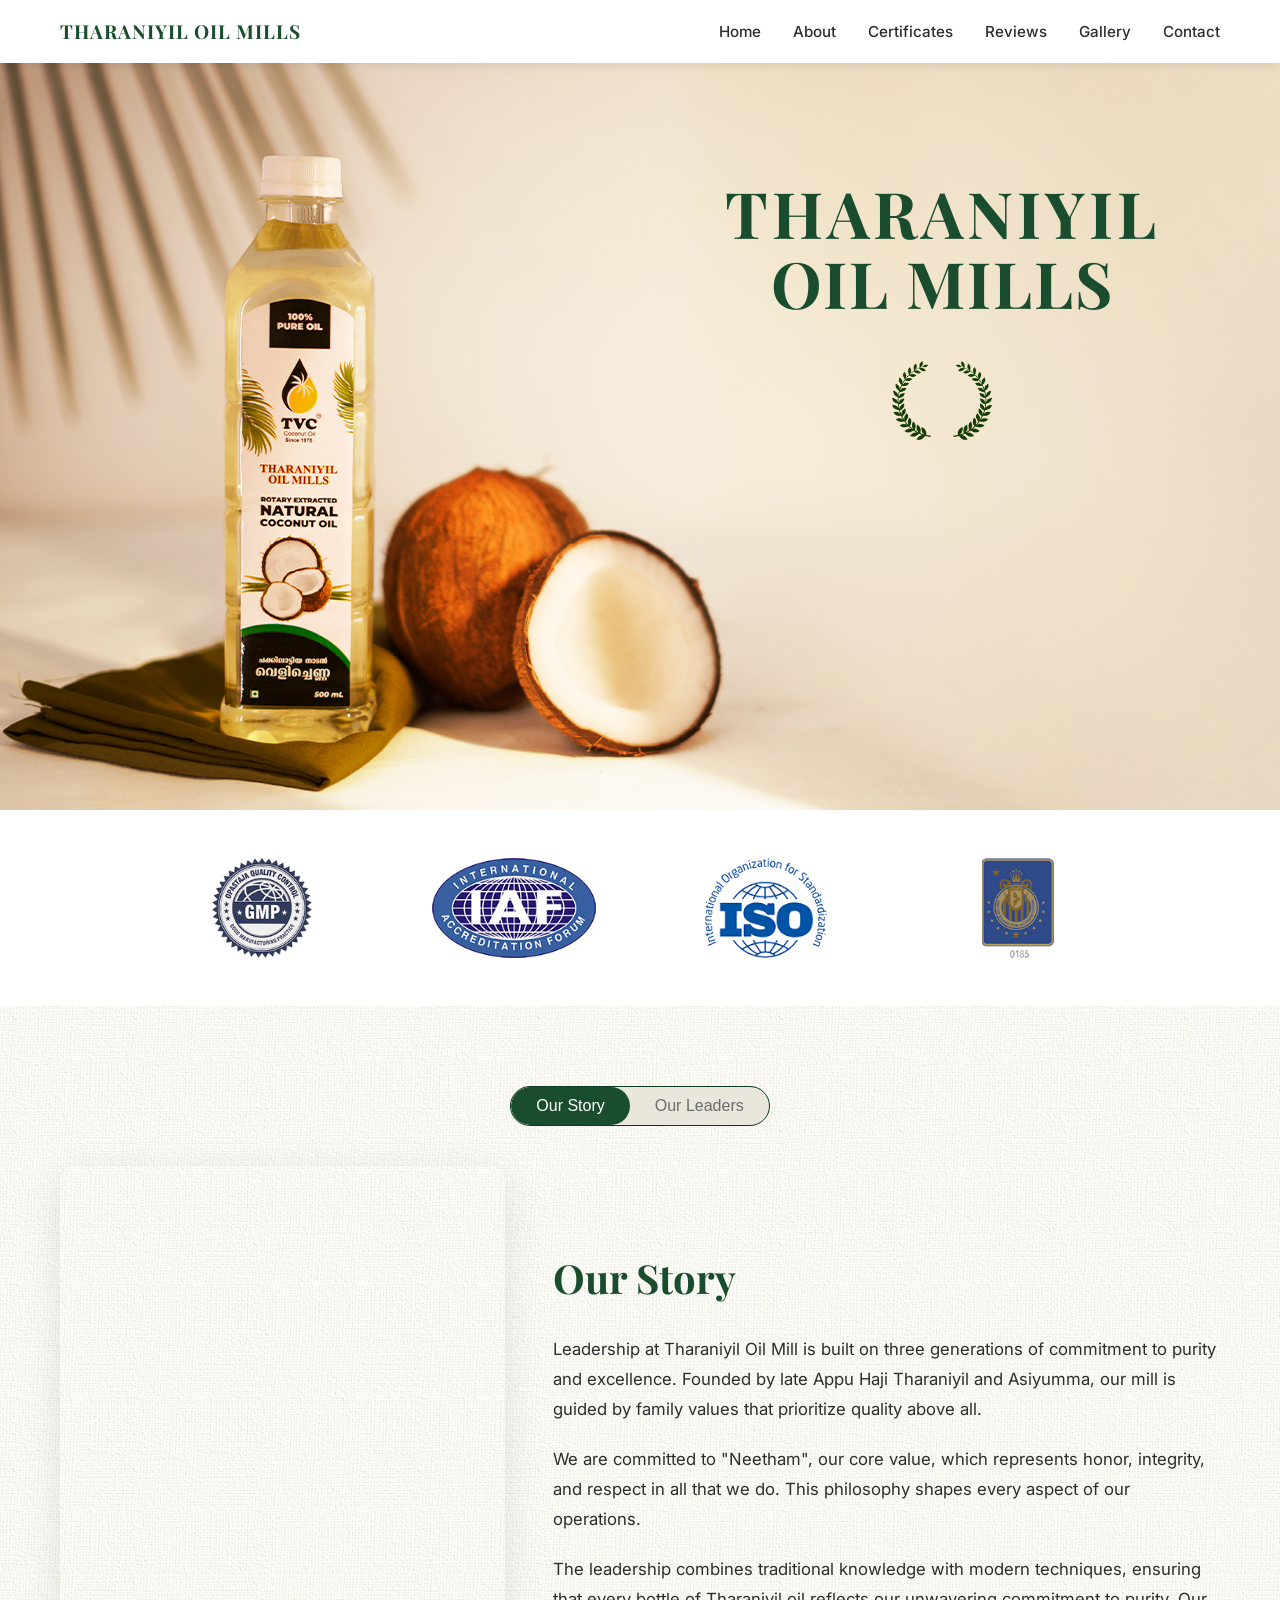
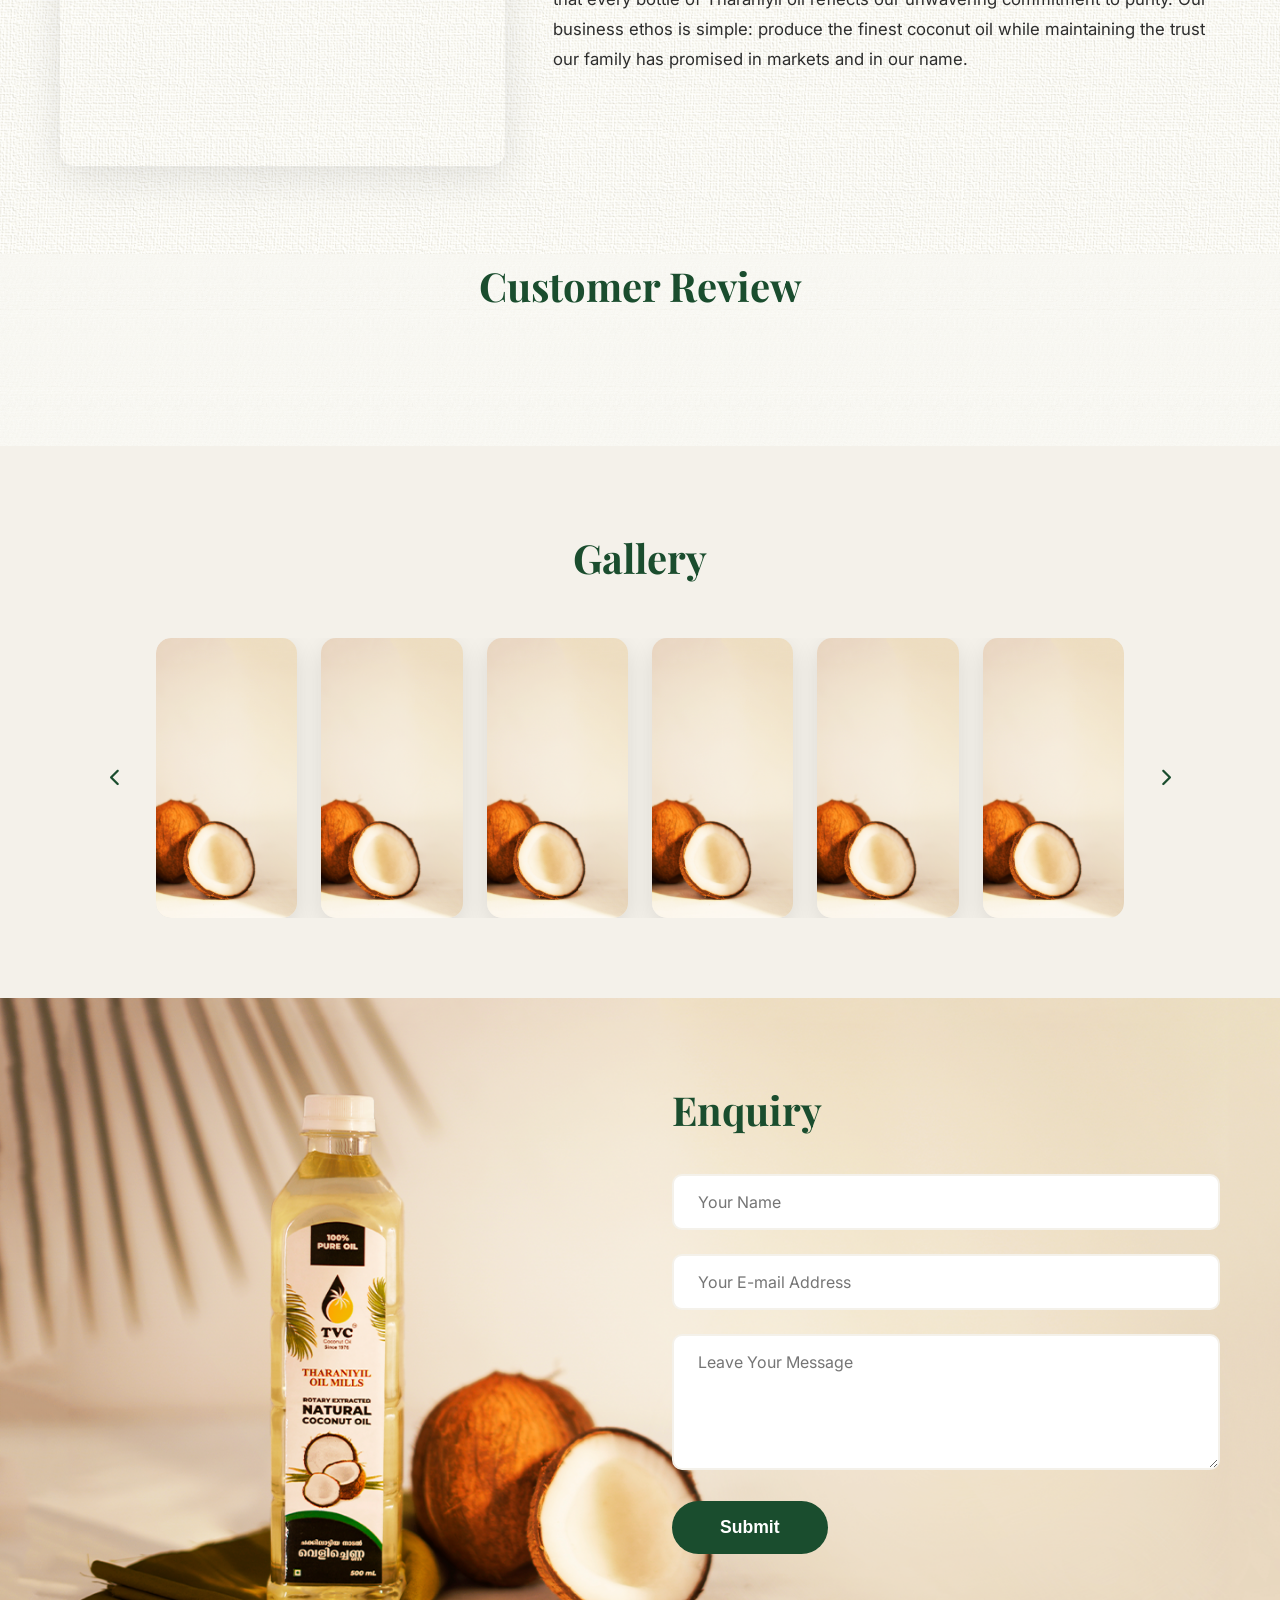
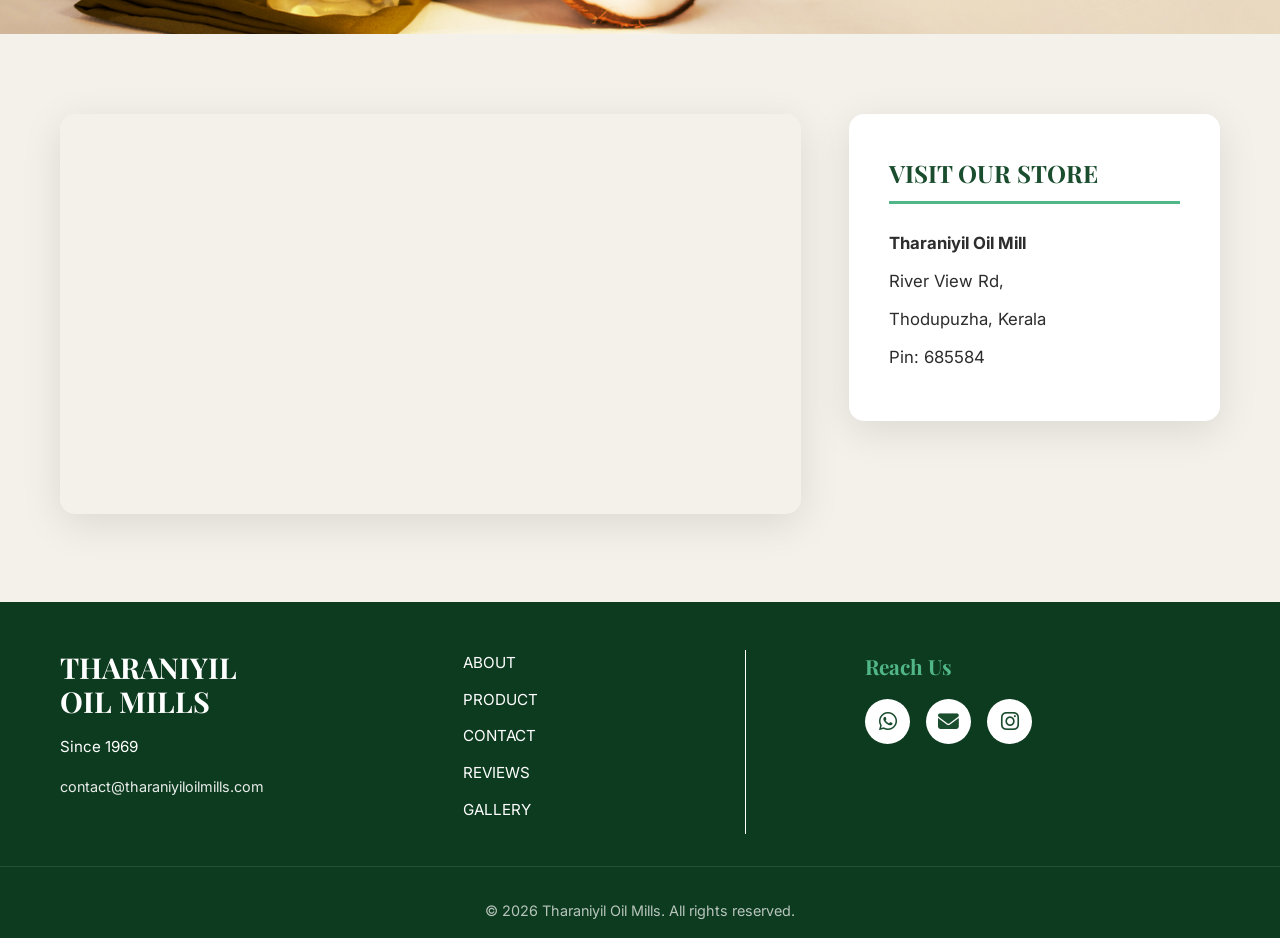
==== commit 2f3c37c7: "changes" ====
--- a/index2.html
+++ b/index2.html
@@ -59,8 +59,9 @@
                             <span>100% Natural</span>
                         </div> -->
                         <div class="badge-item">
-                            <i class="fas fa-certificate"></i>
-                            <span>Certified Quality</span>
+                            <!-- <i class="fas fa-certificate"></i>
+                            <span>Certified Quality</span> -->
+                            <img src="./images/bannerlogo.png" alt="">
                         </div>
                     </div>
                 </div>
--- a/css/style.css
+++ b/css/style.css
@@ -218,26 +218,19 @@
     display: flex;
     align-items: center;
     gap: 10px;
-    padding: 12px 24px;
-    background: var(--white);
-    border-radius: 50px;
-    box-shadow: 0 4px 15px rgba(0, 0, 0, 0.1);
-    transition: transform 0.3s ease, box-shadow 0.3s ease;
+    width: 100px;
+    height: 100px;
+    object-fit: contain;
+}
+
+.badge-item img {
+    width: 100%;
+    height: 100%;
+    object-fit: contain;
 }
 
 .badge-item:hover {
     transform: translateY(-5px);
-    box-shadow: 0 8px 25px rgba(0, 0, 0, 0.15);
-}
-
-.badge-item i {
-    color: var(--accent-color);
-    font-size: 1.5rem;
-}
-
-.badge-item span {
-    font-weight: 600;
-    color: var(--text-dark);
 }
 
 /* Certifications */
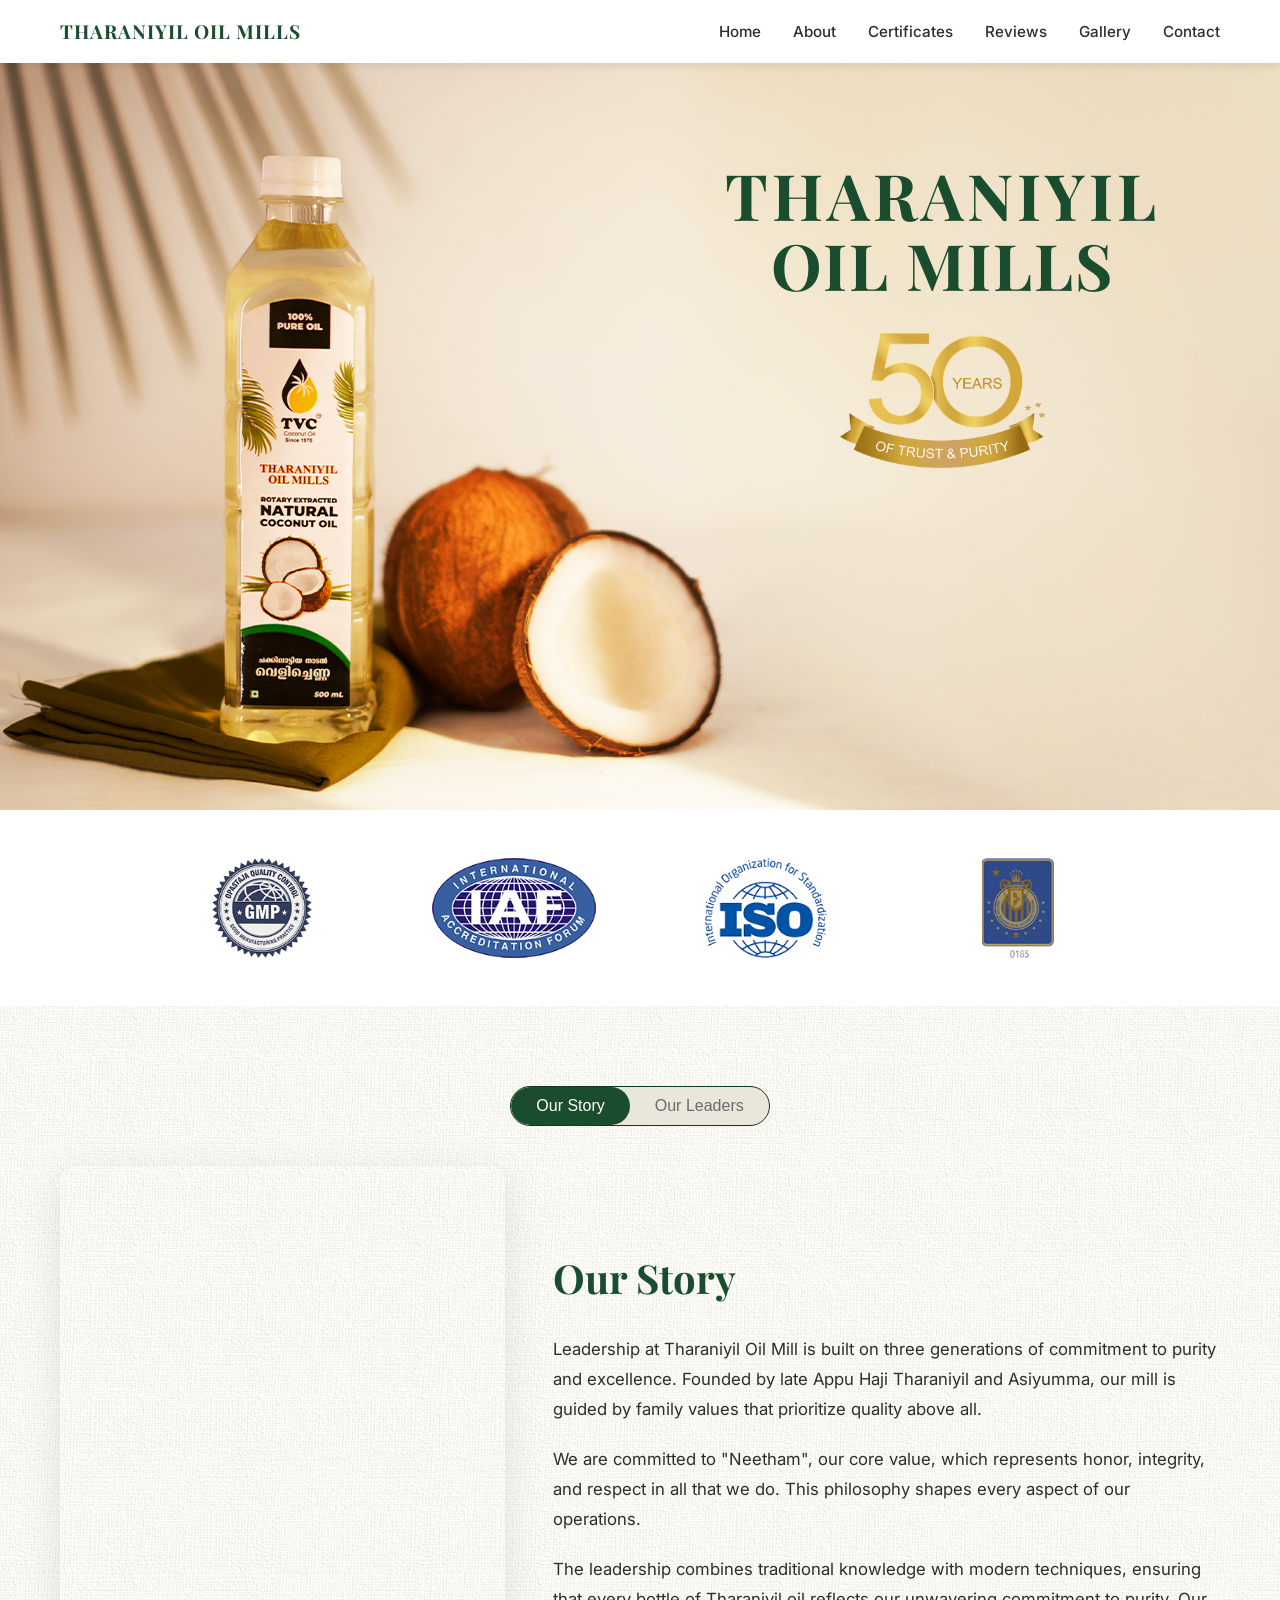
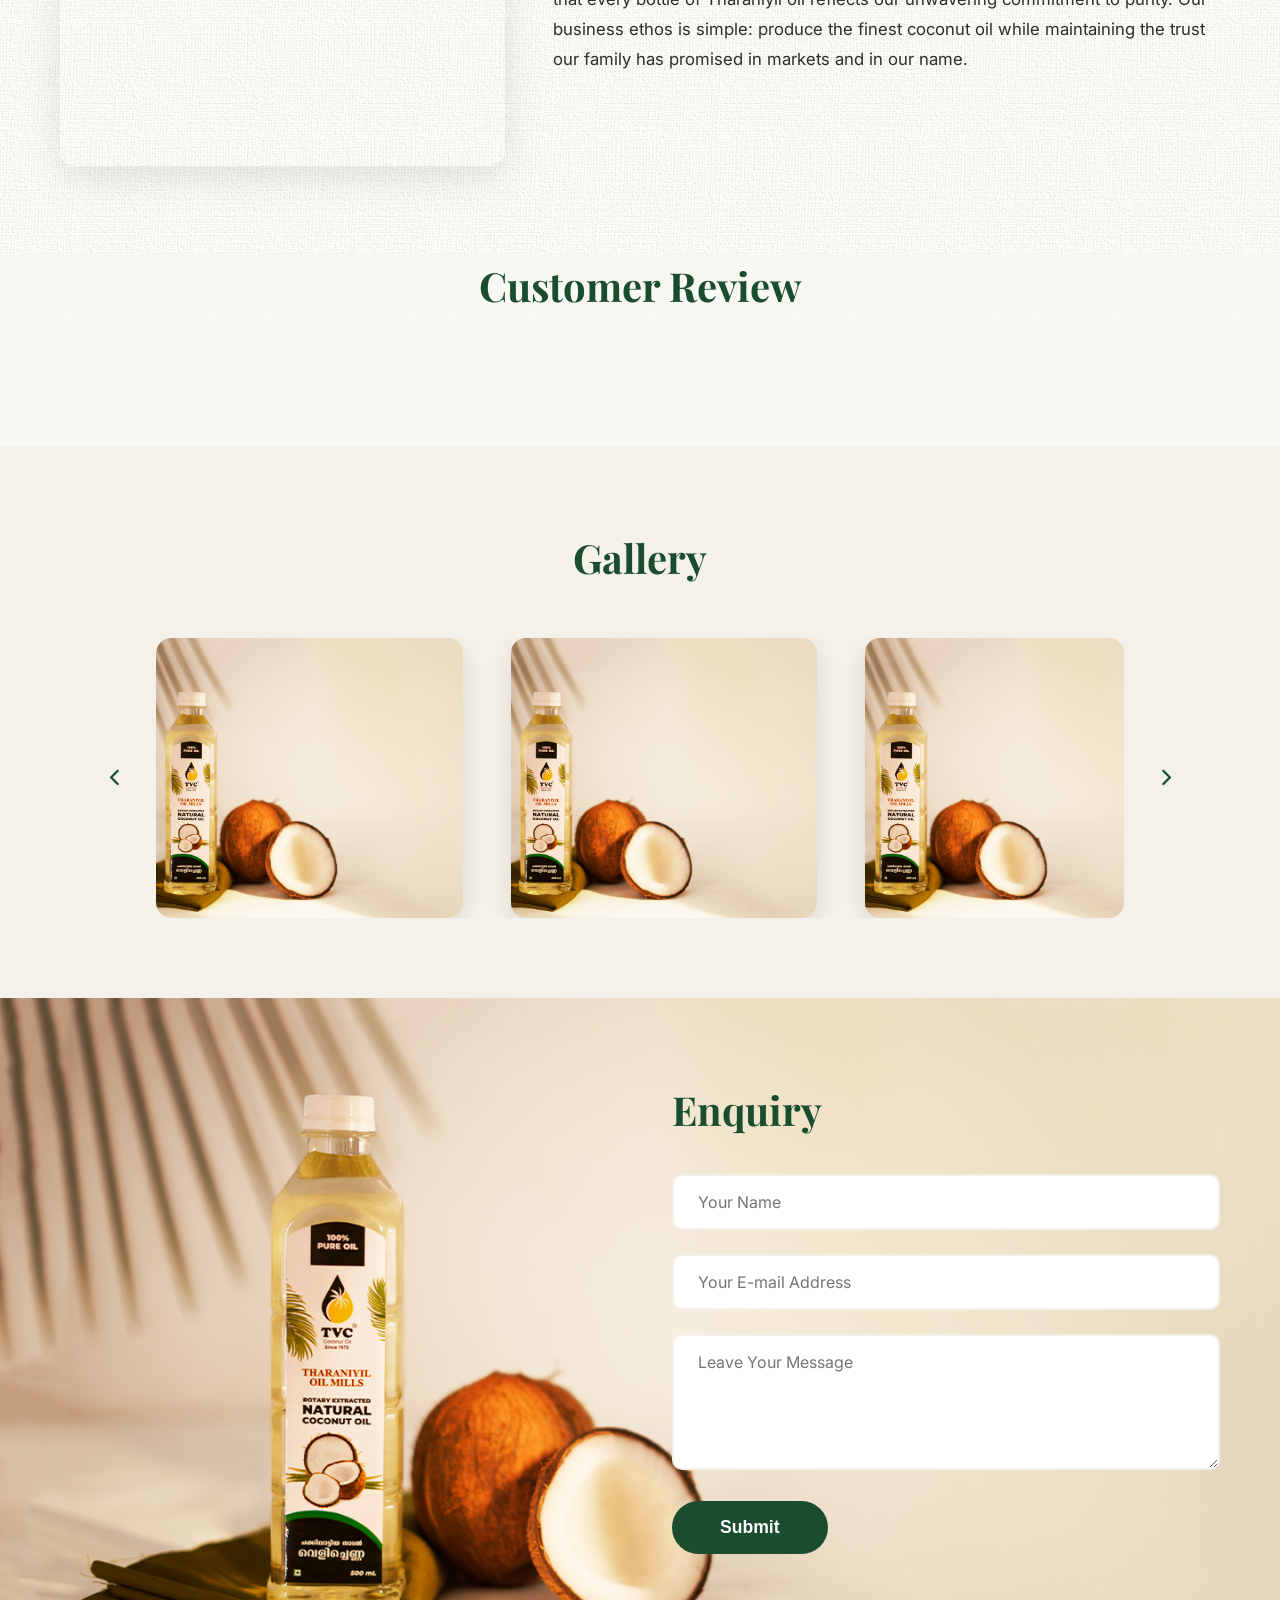
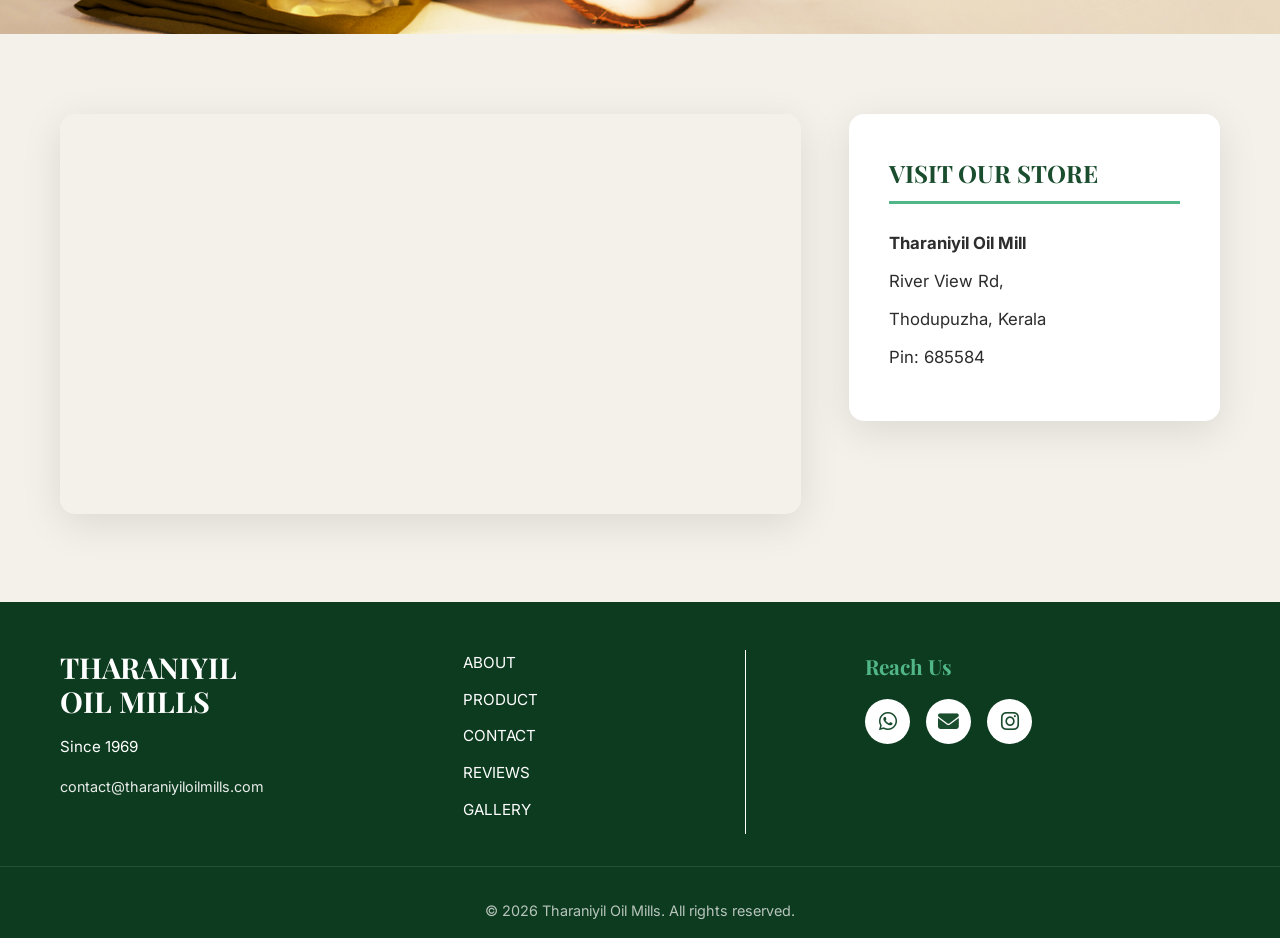
==== commit 79e79707: "Update banner logo, remove its shadow, and fix console errors - Replace bannerlogo.png with the new " ====
--- a/index2.html
+++ b/index2.html
@@ -5,6 +5,7 @@
     <meta charset="UTF-8">
     <meta name="viewport" content="width=device-width, initial-scale=1.0">
     <title>Tharaniyil Oil Mills - 100% Pure Natural Coconut Oil</title>
+    <link rel="icon" href="data:image/svg+xml,%3Csvg xmlns='http://www.w3.org/2000/svg' viewBox='0 0 32 32'%3E%3Crect width='32' height='32' rx='6' fill='%231a4d2e'/%3E%3Ctext x='16' y='23' font-family='Georgia,serif' font-size='20' font-weight='700' fill='%23e3b448' text-anchor='middle'%3ET%3C/text%3E%3C/svg%3E">
     <link rel="stylesheet" href="css/style.css">
     <link rel="preconnect" href="https://fonts.googleapis.com">
     <link rel="preconnect" href="https://fonts.gstatic.com" crossorigin>
@@ -19,7 +20,6 @@
     <nav class="navbar" id="navbar">
         <div class="container nav-container">
             <div class="logo">
-                <img src="images/logo.png" alt="Tharaniyil Oil Mills" onerror="this.style.display='none'">
                 <span class="logo-text">THARANIYIL OIL MILLS</span>
             </div>
             <div class="nav-toggle" id="navToggle">
--- a/css/style.css
+++ b/css/style.css
@@ -216,21 +216,34 @@
 
 .badge-item {
     display: flex;
+    justify-content: center;
     align-items: center;
-    gap: 10px;
-    width: 100px;
-    height: 100px;
-    object-fit: contain;
+    /* Width-driven so the 3:2 logo keeps its natural proportions */
+    width: clamp(150px, 16vw, 230px);
+    animation: badgeIn 0.9s ease-out 0.3s both;
 }
 
 .badge-item img {
-    width: 100%;
-    height: 100%;
-    object-fit: contain;
-}
-
-.badge-item:hover {
-    transform: translateY(-5px);
+    display: block;
+    width: 100%;
+    height: auto;
+    transition: transform 0.4s ease;
+}
+
+.badge-item:hover img {
+    transform: translateY(-4px) scale(1.03);
+}
+
+@keyframes badgeIn {
+    from {
+        opacity: 0;
+        transform: translateY(12px) scale(0.95);
+    }
+
+    to {
+        opacity: 1;
+        transform: translateY(0) scale(1);
+    }
 }
 
 /* Certifications */
@@ -869,8 +882,10 @@
     }
 
     .nav-menu {
-        position: fixed;
-        top: 70px;
+        /* Anchored to the bottom edge of the fixed navbar, so it always
+           sits flush under the header whatever the header's height is */
+        position: absolute;
+        top: 100%;
         right: -100%;
         width: 100%;
         max-width: 300px;
@@ -879,7 +894,7 @@
         padding: 2rem;
         box-shadow: -5px 0 15px rgba(0, 0, 0, 0.1);
         transition: right 0.3s ease;
-        height: calc(100vh - 70px);
+        height: 100vh;
     }
 
     .nav-menu.active {
@@ -971,6 +986,10 @@
 
     .hero-title {
         font-size: 2rem;
+    }
+
+    .badge-item {
+        width: 140px;
     }
 
     .section-title {
